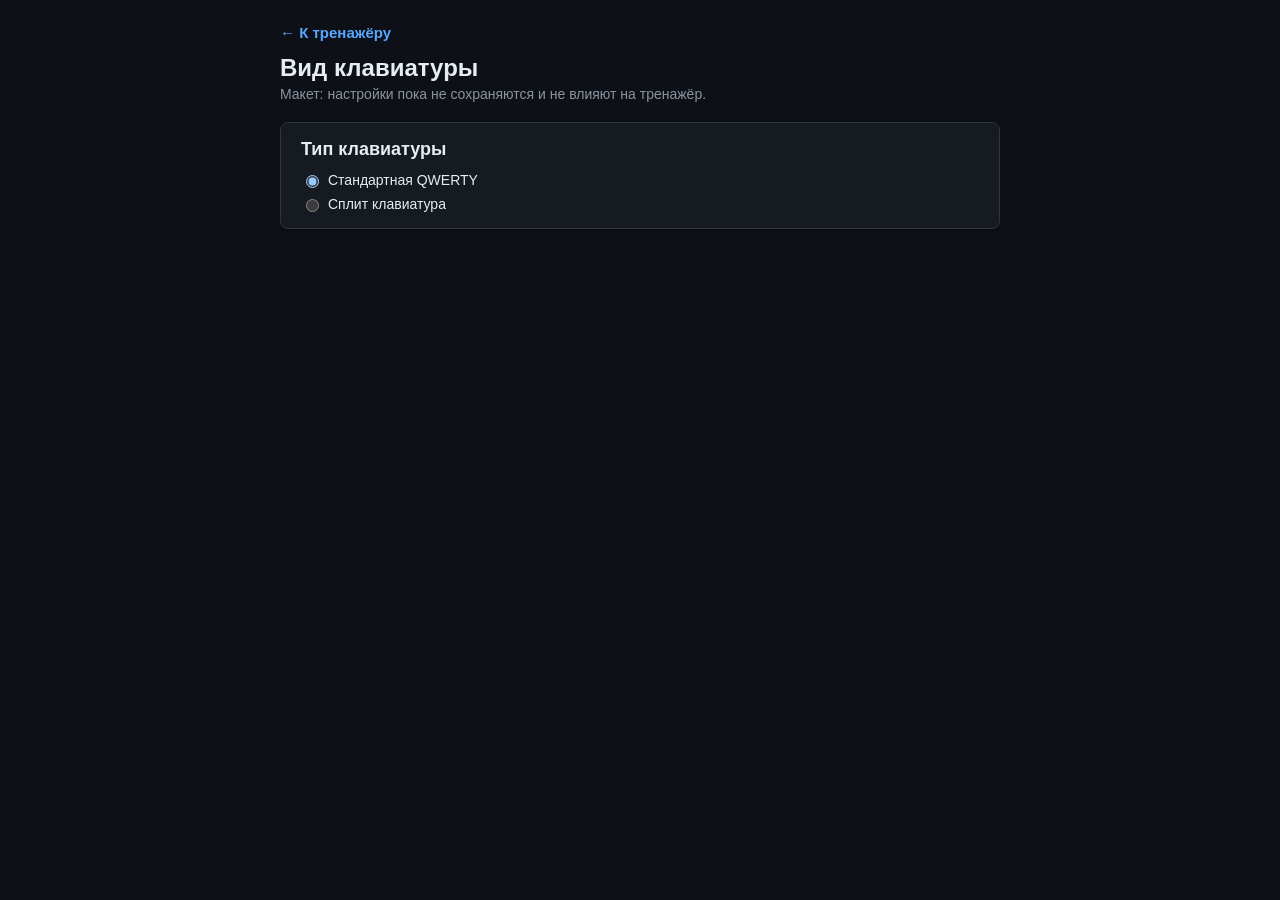
==== key_settings.html @ a1f678c7 "Добавлено отображение клавиатуры" ====
<!DOCTYPE html>
<html lang="ru">
<head>
<meta charset="UTF-8">
<meta name="viewport" content="width=device-width, initial-scale=1">
<script>
  // Та же тема, что и на странице тренажёра (переключатель — там). Применяем до
  // отрисовки, чтобы не было мигания тёмной темой перед светлой.
  (function () {
    try {
      if (localStorage.getItem('jmak-theme') === 'light') {
        document.documentElement.setAttribute('data-theme', 'light');
      }
    } catch (e) {}
  })();
</script>
<title>Жмяк — вид клавиатуры</title>
<link rel="stylesheet" href="style.css">
</head>
<body>

<div class="page">
  <header class="page-header">
    <a class="nav-link" href="index.html">← К тренажёру</a>
    <h1>Вид клавиатуры</h1>
    <p class="page-note">Макет: настройки пока не сохраняются и не влияют на тренажёр.</p>
  </header>

  <section class="card">
    <h2>Тип клавиатуры</h2>
    <label class="radio"><input type="radio" name="kbType" value="standard" checked><span>Стандартная QWERTY</span></label>
    <label class="radio"><input type="radio" name="kbType" value="split"><span>Сплит клавиатура</span></label>
  </section>

  <div class="split-halves" id="splitBlock" hidden>
    <section class="card">
      <h3>Левая половина</h3>
      <div class="slider">
        <div class="slider-head"><span>Количество клавиш по горизонтали</span><b id="leftColsVal">6</b></div>
        <input type="range" id="leftCols" min="5" max="10" step="1" value="6" data-label="leftColsVal">
      </div>
      <div class="slider">
        <div class="slider-head"><span>Количество клавиш по вертикали (без дополнительных)</span><b id="leftRowsVal">3</b></div>
        <input type="range" id="leftRows" min="0" max="5" step="1" value="3" data-label="leftRowsVal">
      </div>
    </section>

    <section class="card">
      <h3>Правая половина</h3>
      <div class="slider">
        <div class="slider-head"><span>Количество клавиш по горизонтали</span><b id="rightColsVal">6</b></div>
        <input type="range" id="rightCols" min="5" max="10" step="1" value="6" data-label="rightColsVal">
      </div>
      <div class="slider">
        <div class="slider-head"><span>Количество клавиш по вертикали (без дополнительных)</span><b id="rightRowsVal">3</b></div>
        <input type="range" id="rightRows" min="0" max="5" step="1" value="3" data-label="rightRowsVal">
      </div>
    </section>
  </div>
</div>

<script src="key_settings.js"></script>
</body>
</html>
---- style.css ----
* {
  box-sizing: border-box;
}

/* ==================== ЦВЕТОВЫЕ ПЕРЕМЕННЫЕ ==================== */
/* Тёмная тема — значения по умолчанию */
:root {
  color-scheme: dark;

  --bg-app: #0d1117;
  --bg-main: #0d1117;
  --bg-panel: #161b22;
  --bg-subtle: #21262d;
  --bg-hover: #1c2128;
  --bg-disabled: #30363d;

  --border-color: #30363d;
  --border-soft: #21262d;

  --text-primary: #e6edf3;
  --text-secondary: #8b949e;
  --text-tertiary: #6e7681;

  --accent: #58a6ff;
  --accent-hover: #79c0ff;
  --accent-bg: rgba(56, 139, 253, 0.15);
  --accent-ring: rgba(88, 166, 255, 0.35);

  --success: #3fb950;
  --success-border: #2ea043;
  --success-bg: rgba(46, 160, 67, 0.15);
  --success-ring: rgba(46, 160, 67, 0.3);

  --error: #f85149;
  --error-bg: rgba(248, 81, 73, 0.15);
  --error-ring: rgba(248, 81, 73, 0.3);

  --warning: #d29922;
  --warning-bg: rgba(210, 153, 34, 0.12);

  --shadow-sm: 0 1px 3px rgba(0, 0, 0, 0.4);
  --shadow-panel: 2px 0 5px rgba(0, 0, 0, 0.3);

  --scrollbar-track: #161b22;
  --scrollbar-thumb: #30363d;
  --scrollbar-thumb-hover: #484f58;
}

/* Светлая тема — включается переключателем внизу настроек */
:root[data-theme="light"] {
  color-scheme: light;

  --bg-app: #f5f7fa;
  --bg-main: #f9fafb;
  --bg-panel: #ffffff;
  --bg-subtle: #f6f8fa;
  --bg-hover: #f3f6f9;
  --bg-disabled: #8c959f;

  --border-color: #d0d7de;
  --border-soft: #eaeef2;

  --text-primary: #24292f;
  --text-secondary: #57606a;
  --text-tertiary: #8c959f;

  --accent: #0969da;
  --accent-hover: #0757b8;
  --accent-bg: #ddf4ff;
  --accent-ring: rgba(9, 105, 218, 0.3);

  --success: #1a7f37;
  --success-border: #2da44e;
  --success-bg: #dafbe1;
  --success-ring: rgba(45, 164, 78, 0.2);

  --error: #cf222e;
  --error-bg: #ffebe9;
  --error-ring: rgba(207, 34, 46, 0.2);

  --warning: #9a6700;
  --warning-bg: #fff8c5;

  --shadow-sm: 0 1px 3px rgba(0, 0, 0, 0.04);
  --shadow-panel: 2px 0 5px rgba(0, 0, 0, 0.05);

  --scrollbar-track: #f1f1f1;
  --scrollbar-thumb: #c1c1c1;
  --scrollbar-thumb-hover: #a8a8a8;
}

body {
  margin: 0;
  font-family: 'Segoe UI', Roboto, Arial, sans-serif;
  background: var(--bg-app);
  color: var(--text-primary);
  transition: background-color 0.2s ease, color 0.2s ease;
}

.app {
  display: flex;
  height: 100vh;
  overflow: hidden;
}

.panel {
  padding: 20px;
  overflow-y: auto;
  transition: background-color 0.2s ease, color 0.2s ease, border-color 0.2s ease;
}

.settings {
  width: 320px;
  background: var(--bg-panel);
  border-right: 1px solid var(--border-color);
  flex-shrink: 0;
  box-shadow: var(--shadow-panel);
  display: flex;
  flex-direction: column;
}

.panel-title {
  margin-top: 0;
  font-size: 20px;
  border-bottom: 2px solid var(--border-soft);
  padding-bottom: 10px;
}

.check {
  display: flex;
  align-items: center;
  gap: 8px;
  margin: 12px 0;
  font-size: 15px;
  cursor: pointer;
}

.check input[type="checkbox"] {
  width: 18px;
  height: 18px;
  cursor: pointer;
}

.radio-group {
  display: flex;
  flex-direction: column;
  gap: 6px;
  margin: 8px 0 8px 26px;
  transition: opacity 0.2s;
}

.radio {
  display: flex;
  align-items: center;
  gap: 6px;
  font-size: 14px;
  cursor: pointer;
}

.radio input[type="radio"] {
  cursor: pointer;
}

.slider {
  margin: 18px 0;
}

.slider-head {
  display: flex;
  justify-content: space-between;
  font-size: 14px;
  margin-bottom: 6px;
}

.slider-head b {
  color: var(--accent);
}

input[type="range"] {
  width: 100%;
  cursor: pointer;
}

.apply {
  width: 100%;
  padding: 12px;
  background: var(--accent);
  color: white;
  border: 3px solid transparent;
  border-radius: 6px;
  font-size: 16px;
  font-weight: 600;
  cursor: pointer;
  margin-top: 10px;
  transition: background 0.2s, border-color 0.2s, box-shadow 0.2s;
}

.apply:hover {
  background: var(--accent-hover);
}

.apply:disabled {
  background: var(--bg-disabled);
  cursor: not-allowed;
}

.abort {
  align-self: center;
  padding: 8px 24px;
  background: var(--bg-panel);
  color: var(--error);
  border: 2px solid var(--error);
  border-radius: 6px;
  font-size: 15px;
  font-weight: 600;
  cursor: pointer;
  transition: background-color 0.2s ease;
}

.abort:hover {
  background: var(--error-bg);
}

.abort[hidden] {
  display: none;
}

/* Красная обводка, когда настройки изменены, но не применены */
.apply.changed {
  border-color: var(--error);
  box-shadow: 0 0 0 3px var(--error-ring);
}

.apply.changed:hover {
  background: var(--accent);
}

/* ----- Низ панели настроек: ссылка на вид клавиатуры и переключатель темы ----- */
/* Один margin-top:auto на весь блок — два auto поделили бы свободное место пополам */
.settings-footer {
  margin-top: auto;
  padding-top: 16px;
}

.nav-link {
  display: inline-block;
  color: var(--accent);
  font-size: 15px;
  font-weight: 600;
  text-decoration: none;
}

.nav-link:hover {
  text-decoration: underline;
}

.nav-link:focus-visible {
  outline: 2px solid var(--accent);
  outline-offset: 2px;
  border-radius: 2px;
}

.settings-footer .nav-link {
  margin-bottom: 16px;
}

/* ----- Переключатель темы ----- */
.theme-toggle {
  padding-top: 16px;
  border-top: 1px solid var(--border-soft);
  display: flex;
  align-items: center;
  justify-content: space-between;
  font-size: 15px;
}

.switch {
  position: relative;
  display: inline-block;
  width: 44px;
  height: 24px;
  flex-shrink: 0;
}

.switch input {
  position: absolute;
  opacity: 0;
  width: 100%;
  height: 100%;
  margin: 0;
  cursor: pointer;
}

.switch-track {
  position: absolute;
  inset: 0;
  background: var(--bg-disabled);
  border-radius: 999px;
  transition: background-color 0.2s ease;
}

/* Ползунок переключателя: смещается слева направо при включении */
.switch-track::before {
  content: "";
  position: absolute;
  top: 3px;
  left: 3px;
  width: 18px;
  height: 18px;
  border-radius: 50%;
  background: #ffffff;
  box-shadow: 0 1px 2px rgba(0, 0, 0, 0.4);
  transition: transform 0.2s ease;
}

.switch input:checked + .switch-track {
  background: var(--accent);
}

.switch input:checked + .switch-track::before {
  transform: translateX(20px);
}

.switch input:focus-visible + .switch-track {
  outline: 2px solid var(--accent);
  outline-offset: 2px;
}

/* ===== ПРАВЫЙ БЛОК ===== */
.jmyak {
  flex: 1;
  display: flex;
  flex-direction: column;
  gap: 15px;
  background: var(--bg-main);
  overflow-y: auto;
  /* Место под скроллбар зарезервировано: иначе его появление меняло бы ширину,
     а с ней и размер клавиатуры (он считается от ширины контейнера) */
  scrollbar-gutter: stable;
}

.jmyak > * {
  flex-shrink: 0;
}

/* ----- Информация ----- */
.info {
  background: var(--bg-panel);
  border: 1px solid var(--border-color);
  border-radius: 8px;
  box-shadow: var(--shadow-sm);
}

.info summary {
  padding: 12px 16px;
  cursor: pointer;
  font-weight: 600;
  user-select: none;
}

.info summary:focus-visible {
  outline: 2px solid var(--accent);
  outline-offset: -2px;
}

.info summary:hover {
  background: var(--bg-hover);
}

.info-body {
  padding: 0 16px 16px;
  font-size: 14px;
  line-height: 1.5;
  color: var(--text-primary);
}

.info-body ul {
  margin: 8px 0;
  padding-left: 20px;
}

/* ----- Статус, клавиша, прогресс и т.д. ----- */
.status {
  font-size: 26px;
  font-weight: 700;
  text-align: center;
  padding: 20px 10px;
  color: var(--text-primary);
  min-height: 80px;
  display: flex;
  align-items: center;
  justify-content: center;
  background: var(--bg-panel);
  border: 1px solid var(--border-color);
  border-radius: 8px;
  box-shadow: var(--shadow-sm);
}

/* Целевая клавиша в подсказке «Жми …» — крупнее, цветом и подчёркиванием */
.target-key {
  font-size: 1.4em;
  color: var(--accent);
  text-decoration: underline;
  text-decoration-thickness: 3px;
  text-underline-offset: 4px;
  vertical-align: middle;
}

/* ----- Экранная клавиатура ----- */
/* Обёртка — контейнер для расчёта размера клавиши (единицы cqw). Это обычный
   растянутый блок: с fit-content или align-self:center контейнер с inline-size
   схлопнулся бы в 0 */
.keyboard-wrap {
  container-type: inline-size;
}

.keyboard {
  /* u — размер ячейки клавиши: не больше 46px и так, чтобы клавиатура влезла по ширине.
     --kb-cols / --kb-rows (размер раскладки в клавишах) задаёт keyboard.js */
  --u: min(46px, 100cqw / var(--kb-cols, 15));
  --gap: calc(var(--u) * 0.1);
  position: relative;
  margin: 0 auto;
  width: calc(var(--kb-cols, 15) * var(--u));
  height: calc(var(--kb-rows, 5) * var(--u));
  font-family: ui-monospace, 'Cascadia Mono', Consolas, 'Courier New', monospace;
  font-size: calc(var(--u) * 0.36);
  font-weight: 700;
  user-select: none;
}

/* Каждая клавиша занимает w×h ячеек, видимая часть отступает на половину зазора
   с каждой стороны — так ряды совпадают по краям при любом числе клавиш */
.kb-key {
  position: absolute;
  left: calc(var(--x) * var(--u) + var(--gap) / 2);
  top: calc(var(--y) * var(--u) + var(--gap) / 2);
  width: calc(var(--w) * var(--u) - var(--gap));
  height: calc(var(--h) * var(--u) - var(--gap));
  display: flex;
  align-items: center;
  justify-content: center;
  border: 2px solid var(--border-color);
  border-radius: 4px;
  background: var(--bg-panel);
  color: var(--text-tertiary);
  line-height: 1;
  transition: color 0.25s ease, border-color 0.25s ease, background-color 0.25s ease, box-shadow 0.25s ease;
}

/* Именованные клавиши (Tab, Shift, Esc, F1…) — мельче */
.kb-key.kb-named {
  font-size: calc(var(--u) * 0.24);
  font-weight: 600;
}

/* Символ с Shift — в левом верхнем углу, кириллица в режиме «Все» — в правом нижнем */
.kb-shift,
.kb-alt {
  position: absolute;
  font-size: calc(var(--u) * 0.24);
}

.kb-shift {
  top: 3px;
  left: 4px;
}

.kb-alt {
  right: 4px;
  bottom: 3px;
}

/* Засечки на F и J (А и О) */
.kb-bump .kb-main {
  text-decoration: underline;
  text-decoration-thickness: 2px;
  text-underline-offset: 0.2em;
}

/* Состояния: одинаковая специфичность, поэтому при нескольких классах
   побеждает правило, стоящее ниже */
.kb-key.kb-active {
  border-color: var(--accent);
  color: var(--accent);
}

.kb-key.kb-task {
  border-color: var(--warning);
  color: var(--warning);
  background: var(--warning-bg);
}

/* Вспышки загораются мгновенно (transition: none), а гаснут плавно — за счёт
   transition обычной клавиши. С плавным появлением 200 мс вспышка почти не видна */
.kb-key.kb-correct {
  border-color: var(--success);
  color: var(--success);
  background: var(--success-bg);
  box-shadow: 0 0 0 3px var(--success-ring);
  transition: none;
  z-index: 1;
}

.kb-key.kb-wrong {
  border-color: var(--error);
  color: var(--error);
  background: var(--error-bg);
  box-shadow: 0 0 0 3px var(--error-ring);
  transition: none;
  z-index: 1;
}

/* Строка под клавиатурой: время нажатия или ошибка */
.press-feedback {
  min-height: 26px; /* резервируем место, чтобы ниже ничего не «прыгало» */
  text-align: center;
  font-size: 18px;
  font-weight: 600;
  color: var(--text-secondary);
}

.press-feedback.ok {
  color: var(--success);
}

.press-feedback.bad {
  color: var(--error);
}

.progress {
  text-align: center;
  font-size: 15px;
  color: var(--text-secondary);
  font-weight: 500;
  min-height: 24px;
}

.results {
  overflow-x: auto;
  margin-top: 10px;
}

.results h3 {
  margin: 0 0 10px;
  font-size: 18px;
}

.results table {
  width: 100%;
  border-collapse: collapse;
  background: var(--bg-panel);
  border-radius: 8px;
  overflow: hidden;
  box-shadow: var(--shadow-sm);
}

.results th,
.results td {
  border: 1px solid var(--border-color);
  padding: 10px 12px;
  text-align: center;
  font-size: 14px;
}

.results th {
  background: var(--bg-subtle);
  font-weight: 600;
  color: var(--text-primary);
}

.results .event-correct {
  color: var(--success);
  font-weight: 600;
}

.results .event-wrong {
  color: var(--error);
  font-weight: 600;
}

/* ==================== СТРАНИЦА «ВИД КЛАВИАТУРЫ» (key_settings.html) ==================== */
.page {
  max-width: 760px;
  margin: 0 auto;
  padding: 24px 20px 40px;
}

.page-header {
  margin-bottom: 20px;
}

.page-header h1 {
  margin: 12px 0 4px;
  font-size: 24px;
}

.page-note {
  margin: 0;
  font-size: 14px;
  color: var(--text-secondary);
}

.card {
  background: var(--bg-panel);
  border: 1px solid var(--border-color);
  border-radius: 8px;
  box-shadow: var(--shadow-sm);
  padding: 16px 20px;
  margin-bottom: 16px;
}

.card h2 {
  margin: 0 0 12px;
  font-size: 18px;
}

.card h3 {
  margin: 0 0 4px;
  font-size: 16px;
}

.card .radio + .radio {
  margin-top: 8px;
}

.split-halves {
  display: grid;
  grid-template-columns: 1fr 1fr;
  gap: 16px;
}

/* display:grid иначе перебил бы атрибут hidden */
.split-halves[hidden] {
  display: none;
}

.split-halves .card {
  margin-bottom: 0;
}

@media (max-width: 600px) {
  .split-halves {
    grid-template-columns: 1fr;
  }
}

/* Scrollbar styling */
::-webkit-scrollbar {
  width: 8px;
}
::-webkit-scrollbar-track {
  background: var(--scrollbar-track);
}
::-webkit-scrollbar-thumb {
  background: var(--scrollbar-thumb);
  border-radius: 4px;
}
::-webkit-scrollbar-thumb:hover {
  background: var(--scrollbar-thumb-hover);
}
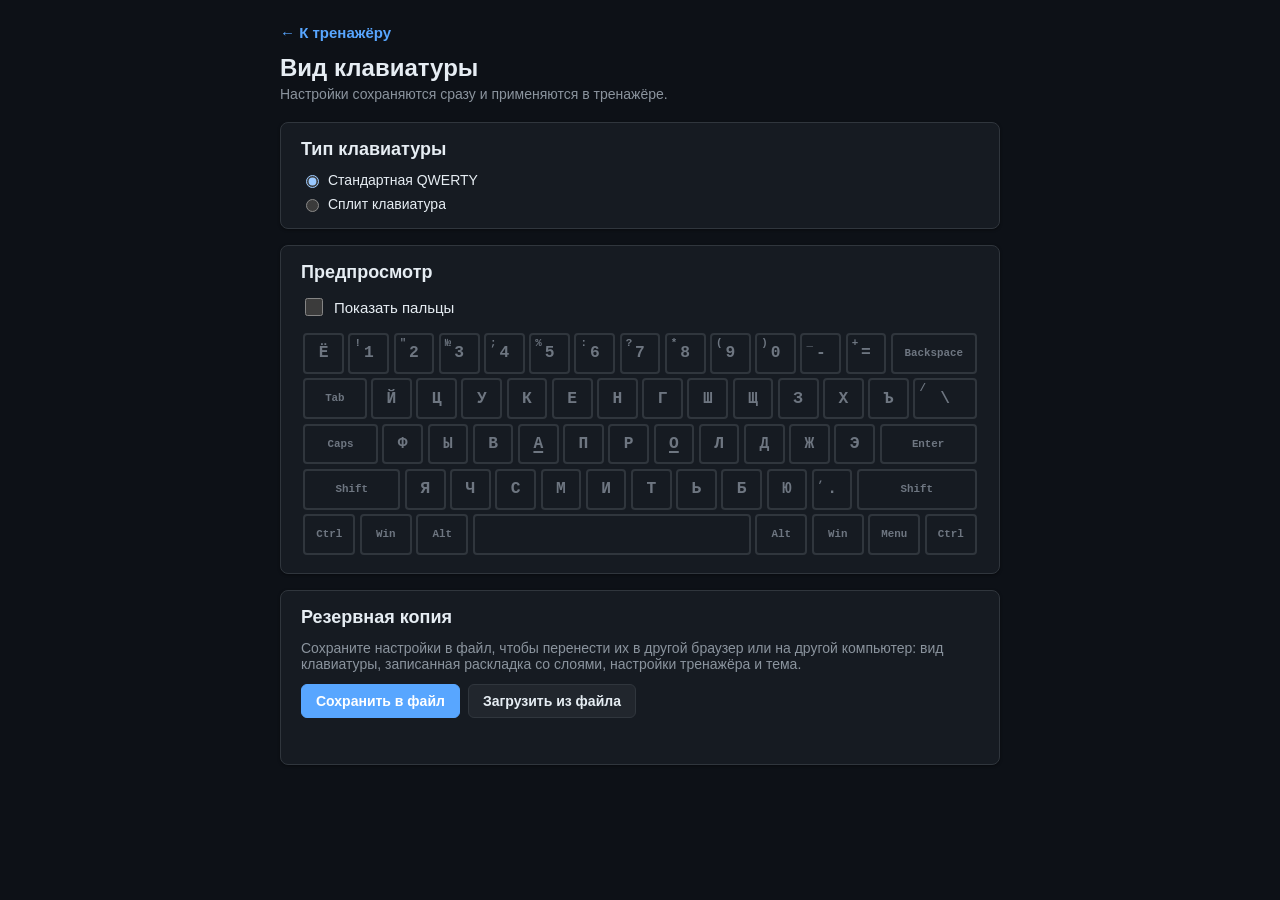
==== commit badbe6aa: "Добавлены настройки для сплит клавиатур" ====
--- a/key_settings.html
+++ b/key_settings.html
@@ -23,7 +23,10 @@
   <header class="page-header">
     <a class="nav-link" href="index.html">← К тренажёру</a>
     <h1>Вид клавиатуры</h1>
-    <p class="page-note">Макет: настройки пока не сохраняются и не влияют на тренажёр.</p>
+    <p class="page-note">
+      Настройки сохраняются сразу и применяются в тренажёре.
+      <span class="save-note" id="saveNote" aria-live="polite"></span>
+    </p>
   </header>
 
   <section class="card">
@@ -32,33 +35,135 @@
     <label class="radio"><input type="radio" name="kbType" value="split"><span>Сплит клавиатура</span></label>
   </section>
 
-  <div class="split-halves" id="splitBlock" hidden>
+  <div id="splitBlock" hidden>
     <section class="card">
-      <h3>Левая половина</h3>
-      <div class="slider">
-        <div class="slider-head"><span>Количество клавиш по горизонтали</span><b id="leftColsVal">6</b></div>
-        <input type="range" id="leftCols" min="5" max="10" step="1" value="6" data-label="leftColsVal">
+      <h2>Форма сплита</h2>
+      <div class="field-row">
+        <div class="field">
+          <label class="field-label" for="preset">Пресет</label>
+          <select class="select" id="preset">
+            <option value="">Своя форма</option>
+            <option value="corne">Corne (3×6 + 3)</option>
+            <option value="sweep">Ferris Sweep (3×5 + 2)</option>
+            <option value="iris">Iris (4×6 + 4)</option>
+            <option value="lily58">Lily58 / Sofle (4×6 + 5)</option>
+          </select>
+        </div>
+        <div class="field">
+          <label class="field-label" for="stagger">Смещение столбцов</label>
+          <select class="select" id="stagger">
+            <option value="none">Ровно (ортолинейная)</option>
+            <option value="moderate">Умеренное</option>
+            <option value="strong">Сильное</option>
+          </select>
+        </div>
       </div>
-      <div class="slider">
-        <div class="slider-head"><span>Количество клавиш по вертикали (без дополнительных)</span><b id="leftRowsVal">3</b></div>
-        <input type="range" id="leftRows" min="0" max="5" step="1" value="3" data-label="leftRowsVal">
-      </div>
+      <label class="check"><input type="checkbox" id="sameHalves" checked><span>Половины одинаковые</span></label>
     </section>
 
-    <section class="card">
-      <h3>Правая половина</h3>
-      <div class="slider">
-        <div class="slider-head"><span>Количество клавиш по горизонтали</span><b id="rightColsVal">6</b></div>
-        <input type="range" id="rightCols" min="5" max="10" step="1" value="6" data-label="rightColsVal">
+    <div class="split-halves">
+      <section class="card" id="leftCard">
+        <h3>Левая половина</h3>
+        <div class="slider">
+          <div class="slider-head"><span>Столбцы (6 — с внешним, 7 — ещё и с внутренним)</span><b id="leftColsVal">6</b></div>
+          <input type="range" id="leftCols" min="5" max="7" step="1" value="6" data-label="leftColsVal">
+        </div>
+        <div class="slider">
+          <div class="slider-head"><span>Ряды (4 — с рядом цифр)</span><b id="leftRowsVal">3</b></div>
+          <input type="range" id="leftRows" min="3" max="4" step="1" value="3" data-label="leftRowsVal">
+        </div>
+        <div class="slider">
+          <div class="slider-head"><span>Клавиши под большой палец</span><b id="leftThumbsVal">3</b></div>
+          <input type="range" id="leftThumbs" min="0" max="6" step="1" value="3" data-label="leftThumbsVal">
+        </div>
+      </section>
+
+      <section class="card" id="rightCard">
+        <h3>Правая половина</h3>
+        <div class="slider">
+          <div class="slider-head"><span>Столбцы (6 — с внешним, 7 — ещё и с внутренним)</span><b id="rightColsVal">6</b></div>
+          <input type="range" id="rightCols" min="5" max="7" step="1" value="6" data-label="rightColsVal">
+        </div>
+        <div class="slider">
+          <div class="slider-head"><span>Ряды (4 — с рядом цифр)</span><b id="rightRowsVal">3</b></div>
+          <input type="range" id="rightRows" min="3" max="4" step="1" value="3" data-label="rightRowsVal">
+        </div>
+        <div class="slider">
+          <div class="slider-head"><span>Клавиши под большой палец</span><b id="rightThumbsVal">3</b></div>
+          <input type="range" id="rightThumbs" min="0" max="6" step="1" value="3" data-label="rightThumbsVal">
+        </div>
+      </section>
+    </div>
+  </div>
+
+  <section class="card">
+    <h2 id="previewTitle">Предпросмотр</h2>
+    <div class="layer-tabs" id="layerTabs" hidden></div>
+    <label class="check"><input type="checkbox" id="showFingers"><span>Показать пальцы</span></label>
+    <div class="keyboard-wrap">
+      <div class="keyboard" id="preview" aria-hidden="true"></div>
+    </div>
+
+    <!-- Запись своей раскладки (только для сплита) -->
+    <div id="layoutTools" hidden>
+      <label class="check">
+        <input type="checkbox" id="separateSymbols">
+        <span>Цифры и спецсимволы на разных клавишах (Shift + цифра не даёт символ)</span>
+      </label>
+      <div class="btn-row">
+        <button type="button" class="btn btn-primary" id="learnBtn">Записать слой</button>
+        <button type="button" class="btn" id="addLayerBtn">+ Слой</button>
+        <button type="button" class="btn" id="renameLayerBtn">Переименовать слой</button>
+        <button type="button" class="btn" id="removeLayerBtn">Удалить слой</button>
+        <button type="button" class="btn" id="resetLayoutBtn">Сбросить раскладку</button>
       </div>
-      <div class="slider">
-        <div class="slider-head"><span>Количество клавиш по вертикали (без дополнительных)</span><b id="rightRowsVal">3</b></div>
-        <input type="range" id="rightRows" min="0" max="5" step="1" value="3" data-label="rightRowsVal">
+      <p class="page-note preview-note">
+        «Записать слой» по очереди подсвечивает клавиши схемы — нажимайте их на своей
+        клавиатуре, и тренажёр запомнит, что где находится. Чтобы перезаписать одну клавишу,
+        кликните по ней на схеме. Незаписанные клавиши основного слоя остаются как на обычной
+        QWERTY. Пунктирные клавиши ничем не заняты (на любом слое), бледные клавиши слоя —
+        такие же, как на основном. С флажком «Цифры и спецсимволы на разных клавишах» символ
+        вроде «)» ищется только там, где он записан, — запишите свой слой символов.
+      </p>
+    </div>
+
+    <div class="wizard" id="wizard" hidden>
+      <div class="wizard-title" id="wizardTitle"></div>
+      <div class="wizard-text" id="wizardText"></div>
+      <div class="wizard-last" id="wizardLast" aria-live="polite"></div>
+      <div class="btn-row">
+        <button type="button" class="btn" id="wzBack">← Назад</button>
+        <button type="button" class="btn" id="wzSame">Как на основном</button>
+        <button type="button" class="btn" id="wzEmpty">Пусто</button>
+        <select class="select wizard-select" id="wzLayer" aria-label="Клавиша включает слой"></select>
+        <button type="button" class="btn btn-primary" id="wzDone">Готово</button>
       </div>
-    </section>
-  </div>
+    </div>
+
+    <p class="page-note preview-note" id="splitNote" hidden>
+      На основном слое в углах клавиш мелко видно, что на них на слоях 1 и 2. В тренажёре,
+      если символ лежит на другом слое, подсказка назовёт слой («Жми (Символы)»),
+      клавиатура сама его покажет, а клавиша слоя будет обведена — дайте слоям понятные
+      названия.
+    </p>
+  </section>
+
+  <section class="card">
+    <h2>Резервная копия</h2>
+    <p class="page-note">
+      Сохраните настройки в файл, чтобы перенести их в другой браузер или на другой компьютер:
+      вид клавиатуры, записанная раскладка со слоями, настройки тренажёра и тема.
+    </p>
+    <div class="btn-row">
+      <button type="button" class="btn btn-primary" id="exportBtn">Сохранить в файл</button>
+      <button type="button" class="btn" id="importBtn">Загрузить из файла</button>
+      <input type="file" id="importFile" accept=".json,application/json" hidden>
+    </div>
+    <p class="page-note backup-status" id="backupStatus" aria-live="polite"></p>
+  </section>
 </div>
 
+<script src="keyboard.js"></script>
 <script src="key_settings.js"></script>
 </body>
 </html>
--- a/style.css
+++ b/style.css
@@ -38,6 +38,26 @@
   --warning: #d29922;
   --warning-bg: rgba(210, 153, 34, 0.12);
 
+  --hand-left: #a371f7;
+  --hand-right: #39c5bb;
+
+  --finger-left-pinky: #f778ba;
+  --finger-left-ring: #f0883e;
+  --finger-left-middle: #e3b341;
+  --finger-left-index: #56d364;
+  --finger-right-index: #39c5bb;
+  --finger-right-middle: #58a6ff;
+  --finger-right-ring: #a371f7;
+  --finger-right-pinky: #db61a2;
+  --finger-thumb: #8b949e;
+
+  /* Цвета слоёв записанной раскладки сплита (клавиши слоёв, угловые подписи) */
+  --layer-1: #a371f7;
+  --layer-2: #f0883e;
+  --layer-3: #39c5bb;
+  --layer-4: #f778ba;
+  --layer-5: #e3b341;
+
   --shadow-sm: 0 1px 3px rgba(0, 0, 0, 0.4);
   --shadow-panel: 2px 0 5px rgba(0, 0, 0, 0.3);
 
@@ -80,6 +100,25 @@
 
   --warning: #9a6700;
   --warning-bg: #fff8c5;
+
+  --hand-left: #8250df;
+  --hand-right: #0f8a80;
+
+  --finger-left-pinky: #bf3989;
+  --finger-left-ring: #bc4c00;
+  --finger-left-middle: #9a6700;
+  --finger-left-index: #1a7f37;
+  --finger-right-index: #0f8a80;
+  --finger-right-middle: #0969da;
+  --finger-right-ring: #8250df;
+  --finger-right-pinky: #a0369a;
+  --finger-thumb: #6e7781;
+
+  --layer-1: #8250df;
+  --layer-2: #bc4c00;
+  --layer-3: #0f8a80;
+  --layer-4: #bf3989;
+  --layer-5: #9a6700;
 
   --shadow-sm: 0 1px 3px rgba(0, 0, 0, 0.04);
   --shadow-panel: 2px 0 5px rgba(0, 0, 0, 0.05);
@@ -141,14 +180,41 @@
   cursor: pointer;
 }
 
-.radio-group {
-  display: flex;
-  flex-direction: column;
-  gap: 6px;
-  margin: 8px 0 8px 26px;
-  transition: opacity 0.2s;
-}
-
+/* ----- Поле с заголовком и выпадающим списком (набор букв) ----- */
+.field {
+  margin: 12px 0 16px;
+}
+
+.field-label {
+  display: block;
+  margin-bottom: 6px;
+  font-size: 15px;
+  font-weight: 600;
+}
+
+.select {
+  width: 100%;
+  padding: 8px 10px;
+  font: inherit;
+  font-size: 15px;
+  color: var(--text-primary);
+  background-color: var(--bg-subtle);
+  border: 1px solid var(--border-color);
+  border-radius: 6px;
+  cursor: pointer;
+  transition: border-color 0.2s ease;
+}
+
+.select:hover {
+  border-color: var(--text-tertiary);
+}
+
+.select:focus-visible {
+  outline: 2px solid var(--accent);
+  outline-offset: 1px;
+}
+
+/* Радиокнопки (страница «Вид клавиатуры») */
 .radio {
   display: flex;
   align-items: center;
@@ -179,6 +245,56 @@
 input[type="range"] {
   width: 100%;
   cursor: pointer;
+}
+
+/* Неактивный ползунок («Количество циклов» при «Весь набор») */
+.slider.disabled {
+  opacity: 0.5;
+}
+
+input[type="range"]:disabled {
+  cursor: not-allowed;
+}
+
+/* Линия между наборами символов и остальными настройками — как над «Тёмная тема».
+   Панель настроек — flex-колонка, отступы не схлопываются: вместе с 7px у соседних
+   флажков с каждой стороны линии получается 11px, почти как у переключателя темы */
+.settings-divider {
+  margin: 4px 0;
+  border-top: 1px solid var(--border-soft);
+}
+
+/* ----- Компактные отступы в панели настроек тренажёра: все пункты помещаются по высоте
+   на экране 1920×1080 (в окне браузера это около 920–950px). Те же элементы на странице
+   «Вид клавиатуры» сохраняют обычные отступы ----- */
+.settings .panel-title {
+  margin-bottom: 10px;
+  padding-bottom: 8px;
+}
+
+.settings .check {
+  margin: 7px 0;
+}
+
+.settings .field {
+  margin: 8px 0 10px;
+}
+
+.settings .field-label {
+  margin-bottom: 4px;
+}
+
+.settings .select {
+  padding: 6px 10px;
+}
+
+.settings .slider {
+  margin: 10px 0;
+}
+
+.settings .apply {
+  margin-top: 8px;
+  padding: 10px;
 }
 
 .apply {
@@ -221,8 +337,11 @@
   background: var(--error-bg);
 }
 
+/* Скрытая кнопка не убирается из раскладки, а становится невидимой: место под ней
+   зарезервировано, поэтому клавиатура не сдвигается при старте и остановке задания */
 .abort[hidden] {
-  display: none;
+  display: block;
+  visibility: hidden;
 }
 
 /* Красная обводка, когда настройки изменены, но не применены */
@@ -239,7 +358,7 @@
 /* Один margin-top:auto на весь блок — два auto поделили бы свободное место пополам */
 .settings-footer {
   margin-top: auto;
-  padding-top: 16px;
+  padding-top: 12px;
 }
 
 .nav-link {
@@ -261,12 +380,12 @@
 }
 
 .settings-footer .nav-link {
-  margin-bottom: 16px;
+  margin-bottom: 12px;
 }
 
 /* ----- Переключатель темы ----- */
 .theme-toggle {
-  padding-top: 16px;
+  padding-top: 12px;
   border-top: 1px solid var(--border-soft);
   display: flex;
   align-items: center;
@@ -380,30 +499,47 @@
 }
 
 /* ----- Статус, клавиша, прогресс и т.д. ----- */
+/* Две строки: текст («Для начала нажмите…», «Жми (Eng)») и место под символ.
+   У обеих строк явная высота строки, вторая держит высоту и пустой — блок
+   одинаковый во всех состояниях и не сдвигает клавиатуру */
 .status {
-  font-size: 26px;
   font-weight: 700;
   text-align: center;
-  padding: 20px 10px;
+  padding: 16px 10px;
   color: var(--text-primary);
-  min-height: 80px;
   display: flex;
+  flex-direction: column;
   align-items: center;
   justify-content: center;
+  gap: 4px;
   background: var(--bg-panel);
   border: 1px solid var(--border-color);
   border-radius: 8px;
   box-shadow: var(--shadow-sm);
 }
 
-/* Целевая клавиша в подсказке «Жми …» — крупнее, цветом и подчёркиванием */
-.target-key {
-  font-size: 1.4em;
+.status-text {
+  font-size: 26px;
+  line-height: 1.3;
+}
+
+.status-key {
+  font-size: 44px;
+  line-height: 1.2;
+  min-height: 1.2em;
+}
+
+/* Символ, который нужно нажать, — цветом и подчёркиванием */
+.status-key.target {
   color: var(--accent);
   text-decoration: underline;
   text-decoration-thickness: 3px;
-  text-underline-offset: 4px;
-  vertical-align: middle;
+  text-underline-offset: 6px;
+}
+
+/* Цифра отсчёта на месте будущего символа — приглушённая, чтобы не спутать с заданием */
+.status-key.countdown {
+  color: var(--text-secondary);
 }
 
 /* ----- Экранная клавиатура ----- */
@@ -454,6 +590,79 @@
   font-weight: 600;
 }
 
+/* Клавиша сплита, которой пока ничего не назначено (до «запоминания» раскладки) */
+.kb-key.kb-empty {
+  border-style: dashed;
+}
+
+/* Слои записанной раскладки. Клавиша слоя получает цвет своего слоя (--lc):
+   переключатель («L1») подписан этим цветом, у tap-hold клавиши — номер слоя в углу */
+.kb-lc-1 { --lc: var(--layer-1); }
+.kb-lc-2 { --lc: var(--layer-2); }
+.kb-lc-3 { --lc: var(--layer-3); }
+.kb-lc-4 { --lc: var(--layer-4); }
+.kb-lc-5 { --lc: var(--layer-5); }
+
+.kb-key.kb-layer-only {
+  color: var(--lc);
+}
+
+.kb-layer-badge {
+  position: absolute;
+  left: 4px;
+  bottom: 3px;
+  font-size: calc(var(--u) * 0.2);
+  color: var(--lc);
+}
+
+/* Угловые подписи на основном слое: что на этой клавише на слоях 1 и 2 */
+.kb-legend {
+  position: absolute;
+  font-size: calc(var(--u) * 0.22);
+  font-weight: 700;
+}
+
+.kb-legend-1 {
+  top: 3px;
+  right: 4px;
+  color: var(--layer-1);
+}
+
+.kb-legend-2 {
+  left: 4px;
+  bottom: 3px;
+  color: var(--layer-2);
+}
+
+/* На показанном слое клавиша такая же, как на основном, — подпись бледная */
+.kb-key.kb-transparent > span {
+  opacity: 0.35;
+}
+
+/* Клавиша основного слоя, которая включает показанный слой (в задании — слой символа) */
+.kb-key.kb-layer-target {
+  border-color: var(--lc);
+  box-shadow: 0 0 0 2px var(--lc);
+}
+
+/* Клавиши предпросмотра на странице «Вид клавиатуры» кликабельны (запись одной клавиши) */
+.keyboard.editable .kb-key {
+  cursor: pointer;
+}
+
+.keyboard.editable .kb-key:hover {
+  border-color: var(--text-secondary);
+}
+
+/* Клавиша, которую сейчас записываем */
+.kb-key.kb-current,
+.keyboard.editable .kb-key.kb-current:hover {
+  border-color: var(--accent);
+  background: var(--accent-bg);
+  box-shadow: 0 0 0 3px var(--accent-ring);
+  z-index: 1;
+}
+
 /* Символ с Shift — в левом верхнем углу, кириллица в режиме «Все» — в правом нижнем */
 .kb-shift,
 .kb-alt {
@@ -478,6 +687,42 @@
   text-underline-offset: 0.2em;
 }
 
+/* Зоны рук («Отображение для рук»): короткая черта у нижнего края клавиши.
+   Цвет пальца (--finger-color) у клавиши есть всегда; режим на контейнере
+   (kb-hands-halves / kb-hands-fingers) задаёт цвет черты --hand-color по руке или
+   пальцу, а рисует черту одно общее правило ниже. При «Откл» класса режима нет —
+   черт нет (кроме подсказки, где нажимать: она показывает палец) */
+.kb-hand-left-pinky   { --finger-color: var(--finger-left-pinky); }
+.kb-hand-left-ring    { --finger-color: var(--finger-left-ring); }
+.kb-hand-left-middle  { --finger-color: var(--finger-left-middle); }
+.kb-hand-left-index   { --finger-color: var(--finger-left-index); }
+.kb-hand-right-index  { --finger-color: var(--finger-right-index); }
+.kb-hand-right-middle { --finger-color: var(--finger-right-middle); }
+.kb-hand-right-ring   { --finger-color: var(--finger-right-ring); }
+.kb-hand-right-pinky  { --finger-color: var(--finger-right-pinky); }
+.kb-hand-thumb        { --finger-color: var(--finger-thumb); }
+
+.keyboard.kb-hands-halves .kb-hand-left  { --hand-color: var(--hand-left); }
+.keyboard.kb-hands-halves .kb-hand-right { --hand-color: var(--hand-right); }
+.keyboard.kb-hands-fingers .kb-key       { --hand-color: var(--finger-color); }
+
+/* Ширина задана в u, а не в процентах — на широких клавишах черта не растягивается.
+   Черта ниже подписи в правом нижнем углу (кириллица в режиме «Все») и подальше
+   от засечки на А/О. У клавиши без цвета (пробел в режиме половин) черта прозрачная */
+.keyboard.kb-hands-halves .kb-key::after,
+.keyboard.kb-hands-fingers .kb-key::after,
+.kb-key.kb-hint::after {
+  content: '';
+  position: absolute;
+  left: 50%;
+  bottom: calc(var(--u) * 0.03);
+  width: calc(var(--u) * 0.36);
+  height: max(2px, calc(var(--u) * 0.06));
+  transform: translateX(-50%);
+  border-radius: 2px;
+  background: var(--hand-color, transparent);
+}
+
 /* Состояния: одинаковая специфичность, поэтому при нескольких классах
    побеждает правило, стоящее ниже */
 .kb-key.kb-active {
@@ -489,6 +734,34 @@
   border-color: var(--warning);
   color: var(--warning);
   background: var(--warning-bg);
+}
+
+/* «Подсказка, где нажимать»: целевая клавиша и черта её пальца (цвет пальца) */
+.kb-key.kb-hint {
+  --hand-color: var(--finger-color);
+  border-color: var(--accent);
+  color: var(--text-primary);
+  background: var(--accent-bg);
+  box-shadow: 0 0 0 3px var(--accent-ring);
+  z-index: 1;
+}
+
+/* «Скрыть подписи клавиш»: пустые кейкапы — видна только форма клавиатуры.
+   Засечки на А/О остаются — черточкой, как на настоящих клавишах */
+.keyboard.kb-blind .kb-key > span {
+  visibility: hidden;
+}
+
+.keyboard.kb-blind .kb-bump::before {
+  content: '';
+  position: absolute;
+  left: 50%;
+  bottom: 30%;
+  width: calc(var(--u) * 0.24);
+  height: 2px;
+  transform: translateX(-50%);
+  border-radius: 1px;
+  background: currentColor;
 }
 
 /* Вспышки загораются мгновенно (transition: none), а гаснут плавно — за счёт
@@ -546,6 +819,41 @@
   font-size: 18px;
 }
 
+/* «Ошибки при нажатии» — карточка в стиле блока «Информация и советы» */
+.mistakes {
+  margin-bottom: 15px;
+  padding: 14px 16px;
+  background: var(--bg-panel);
+  border: 1px solid var(--border-color);
+  border-radius: 8px;
+  box-shadow: var(--shadow-sm);
+}
+
+.mistakes p {
+  margin: 0;
+  font-size: 15px;
+  line-height: 1.5;
+}
+
+.mistakes-key {
+  color: var(--error);
+}
+
+.mistakes .mistakes-none {
+  color: var(--success);
+  font-weight: 600;
+}
+
+.mistakes .btn {
+  margin-top: 12px;
+}
+
+/* «Подробные результаты» — свёрнутый блок (классы .info дают вид как у «Информации и советов») */
+.results-details .results-body {
+  padding: 0 16px 16px;
+  overflow-x: auto;
+}
+
 .results table {
   width: 100%;
   border-collapse: collapse;
@@ -628,19 +936,200 @@
   display: grid;
   grid-template-columns: 1fr 1fr;
   gap: 16px;
-}
-
-/* display:grid иначе перебил бы атрибут hidden */
-.split-halves[hidden] {
-  display: none;
+  margin-bottom: 16px;
 }
 
 .split-halves .card {
   margin-bottom: 0;
 }
 
+/* Правая половина при «Половины одинаковые» — повторяет левую, ползунки неактивны */
+.card.disabled {
+  opacity: 0.5;
+}
+
+/* Два поля со списками в одну строку (пресет и смещение столбцов) */
+.field-row {
+  display: grid;
+  grid-template-columns: 1fr 1fr;
+  gap: 16px;
+}
+
+.field-row .field {
+  margin: 0 0 4px;
+}
+
+/* Отметка «Сохранено» в шапке — появляется на 1,5 с после каждого изменения */
+.save-note {
+  margin-left: 6px;
+  color: var(--success);
+  font-weight: 600;
+  opacity: 0;
+  transition: opacity 0.3s ease;
+}
+
+.save-note.visible {
+  opacity: 1;
+}
+
+.save-note.error {
+  color: var(--error);
+}
+
+.preview-note {
+  margin-top: 12px;
+}
+
+/* Результат сохранения в файл / загрузки из файла («Резервная копия») */
+.backup-status {
+  min-height: 20px;
+  margin-top: 10px;
+}
+
+.backup-status.ok {
+  color: var(--success);
+}
+
+.backup-status.error {
+  color: var(--error);
+}
+
+/* ----- Кнопки (страница «Вид клавиатуры», «Повторить ошибки» в результатах) ----- */
+.btn {
+  padding: 8px 14px;
+  font: inherit;
+  font-size: 14px;
+  font-weight: 600;
+  color: var(--text-primary);
+  background: var(--bg-subtle);
+  border: 1px solid var(--border-color);
+  border-radius: 6px;
+  cursor: pointer;
+  transition: background-color 0.2s ease, border-color 0.2s ease;
+}
+
+.btn:hover:not(:disabled) {
+  border-color: var(--text-tertiary);
+}
+
+.btn:disabled {
+  opacity: 0.5;
+  cursor: not-allowed;
+}
+
+.btn:focus-visible {
+  outline: 2px solid var(--accent);
+  outline-offset: 1px;
+}
+
+.btn-primary {
+  color: #ffffff;
+  background: var(--accent);
+  border-color: var(--accent);
+}
+
+.btn-primary:hover:not(:disabled) {
+  background: var(--accent-hover);
+  border-color: var(--accent-hover);
+}
+
+.btn-row {
+  display: flex;
+  flex-wrap: wrap;
+  align-items: center;
+  gap: 8px;
+  margin-top: 12px;
+}
+
+/* Вкладки слоёв над предпросмотром */
+.layer-tabs {
+  display: flex;
+  flex-wrap: wrap;
+  gap: 6px;
+  margin-bottom: 4px;
+}
+
+.layer-tabs[hidden] {
+  display: none;
+}
+
+.layer-tab {
+  padding: 6px 12px;
+  font: inherit;
+  font-size: 14px;
+  color: var(--text-secondary);
+  background: var(--bg-subtle);
+  border: 1px solid var(--border-color);
+  border-radius: 999px;
+  cursor: pointer;
+}
+
+.layer-tab.active {
+  color: var(--accent);
+  border-color: var(--accent);
+  background: var(--accent-bg);
+  font-weight: 600;
+}
+
+/* Во время задания слой переключается сам — вкладки только показывают, какой */
+.layer-tab:disabled {
+  cursor: default;
+}
+
+.layer-tab:disabled:not(.active) {
+  opacity: 0.5;
+}
+
+/* Вкладки слоёв над клавиатурой тренажёра */
+.trainer-tabs {
+  justify-content: center;
+}
+
+.layer-tab:focus-visible {
+  outline: 2px solid var(--accent);
+  outline-offset: 1px;
+}
+
+/* Мастер записи раскладки */
+.wizard {
+  margin-top: 14px;
+  padding: 12px 14px;
+  border: 1px solid var(--accent);
+  border-radius: 8px;
+  background: var(--accent-bg);
+}
+
+.wizard-title {
+  font-weight: 700;
+}
+
+.wizard-text {
+  margin-top: 4px;
+  font-size: 14px;
+  line-height: 1.5;
+}
+
+.wizard-last {
+  min-height: 21px;
+  margin-top: 6px;
+  font-size: 14px;
+  font-weight: 600;
+  color: var(--success);
+}
+
+.wizard .btn-row {
+  margin-top: 8px;
+}
+
+.select.wizard-select {
+  width: auto;
+  padding: 7px 10px;
+  font-size: 14px;
+}
+
 @media (max-width: 600px) {
-  .split-halves {
+  .split-halves,
+  .field-row {
     grid-template-columns: 1fr;
   }
 }
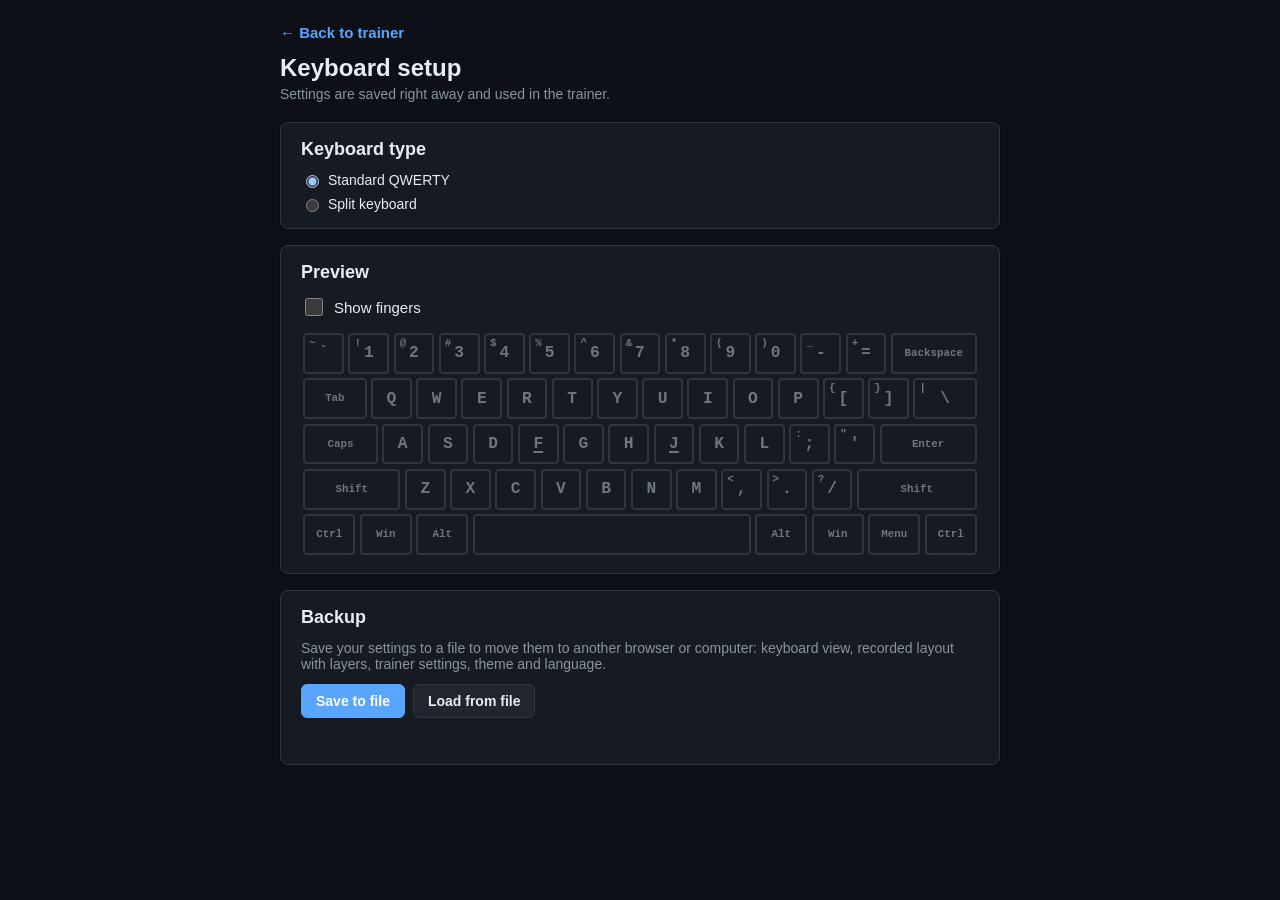
==== commit f7791152: "Добавлена локализация" ====
--- a/key_settings.html
+++ b/key_settings.html
@@ -14,35 +14,46 @@
     } catch (e) {}
   })();
 </script>
-<title>Жмяк — вид клавиатуры</title>
-<link rel="stylesheet" href="style.css">
+<!-- Переводы: модуль локализации, затем список языков (он подключает файлы переводов).
+     Язык выбирается на странице тренажёра -->
+<script src="js/i18n.js"></script>
+<script src="localization/languages.js"></script>
+<title data-i18n="keySettings.title">Жмяк — вид клавиатуры</title>
+<link rel="stylesheet" href="style/style.css">
 </head>
 <body>
 
+<!-- Тексты разметки — на русском как запасной вариант; при загрузке их заменяет перевод
+     по ключам data-i18n (см. js/i18n.js) -->
 <div class="page">
   <header class="page-header">
-    <a class="nav-link" href="index.html">← К тренажёру</a>
-    <h1>Вид клавиатуры</h1>
+    <a class="nav-link" href="index.html" data-i18n="keySettings.back">← К тренажёру</a>
+    <h1 data-i18n="keySettings.heading">Вид клавиатуры</h1>
     <p class="page-note">
-      Настройки сохраняются сразу и применяются в тренажёре.
+      <span data-i18n="keySettings.note">Настройки сохраняются сразу и применяются в тренажёре.</span>
       <span class="save-note" id="saveNote" aria-live="polite"></span>
     </p>
   </header>
 
+  <div class="storage-warning" id="storageWarning" role="alert" hidden>
+    <p data-i18n-html="storage.keySettings"><b>Браузер не даёт сохранять данные.</b> Изменения на этой странице не попадут в тренажёр и пропадут при перезагрузке. Разрешите этому сайту сохранять файлы cookie и данные сайтов в настройках браузера и перезагрузите страницу.</p>
+    <button type="button" class="storage-warning-close" id="storageWarningClose" aria-label="Скрыть предупреждение" data-i18n-attr="aria-label:storage.close">✕</button>
+  </div>
+
   <section class="card">
-    <h2>Тип клавиатуры</h2>
-    <label class="radio"><input type="radio" name="kbType" value="standard" checked><span>Стандартная QWERTY</span></label>
-    <label class="radio"><input type="radio" name="kbType" value="split"><span>Сплит клавиатура</span></label>
+    <h2 data-i18n="keySettings.type.title">Тип клавиатуры</h2>
+    <label class="radio"><input type="radio" name="kbType" value="standard" checked><span data-i18n="keySettings.type.standard">Стандартная QWERTY</span></label>
+    <label class="radio"><input type="radio" name="kbType" value="split"><span data-i18n="keySettings.type.split">Сплит клавиатура</span></label>
   </section>
 
   <div id="splitBlock" hidden>
     <section class="card">
-      <h2>Форма сплита</h2>
+      <h2 data-i18n="keySettings.shape.title">Форма сплита</h2>
       <div class="field-row">
         <div class="field">
-          <label class="field-label" for="preset">Пресет</label>
+          <label class="field-label" for="preset" data-i18n="keySettings.shape.preset">Пресет</label>
           <select class="select" id="preset">
-            <option value="">Своя форма</option>
+            <option value="" data-i18n="keySettings.shape.custom">Своя форма</option>
             <option value="corne">Corne (3×6 + 3)</option>
             <option value="sweep">Ferris Sweep (3×5 + 2)</option>
             <option value="iris">Iris (4×6 + 4)</option>
@@ -50,46 +61,46 @@
           </select>
         </div>
         <div class="field">
-          <label class="field-label" for="stagger">Смещение столбцов</label>
+          <label class="field-label" for="stagger" data-i18n="keySettings.shape.stagger">Смещение столбцов</label>
           <select class="select" id="stagger">
-            <option value="none">Ровно (ортолинейная)</option>
-            <option value="moderate">Умеренное</option>
-            <option value="strong">Сильное</option>
+            <option value="none" data-i18n="keySettings.shape.staggerNone">Ровно (ортолинейная)</option>
+            <option value="moderate" data-i18n="keySettings.shape.staggerModerate">Умеренное</option>
+            <option value="strong" data-i18n="keySettings.shape.staggerStrong">Сильное</option>
           </select>
         </div>
       </div>
-      <label class="check"><input type="checkbox" id="sameHalves" checked><span>Половины одинаковые</span></label>
+      <label class="check"><input type="checkbox" id="sameHalves" checked><span data-i18n="keySettings.shape.same">Половины одинаковые</span></label>
     </section>
 
     <div class="split-halves">
       <section class="card" id="leftCard">
-        <h3>Левая половина</h3>
+        <h3 data-i18n="keySettings.shape.left">Левая половина</h3>
         <div class="slider">
-          <div class="slider-head"><span>Столбцы (6 — с внешним, 7 — ещё и с внутренним)</span><b id="leftColsVal">6</b></div>
+          <div class="slider-head"><span data-i18n="keySettings.shape.cols">Столбцы (6 — с внешним, 7 — ещё и с внутренним)</span><b id="leftColsVal">6</b></div>
           <input type="range" id="leftCols" min="5" max="7" step="1" value="6" data-label="leftColsVal">
         </div>
         <div class="slider">
-          <div class="slider-head"><span>Ряды (4 — с рядом цифр)</span><b id="leftRowsVal">3</b></div>
+          <div class="slider-head"><span data-i18n="keySettings.shape.rows">Ряды (4 — с рядом цифр)</span><b id="leftRowsVal">3</b></div>
           <input type="range" id="leftRows" min="3" max="4" step="1" value="3" data-label="leftRowsVal">
         </div>
         <div class="slider">
-          <div class="slider-head"><span>Клавиши под большой палец</span><b id="leftThumbsVal">3</b></div>
+          <div class="slider-head"><span data-i18n="keySettings.shape.thumbs">Клавиши под большой палец</span><b id="leftThumbsVal">3</b></div>
           <input type="range" id="leftThumbs" min="0" max="6" step="1" value="3" data-label="leftThumbsVal">
         </div>
       </section>
 
       <section class="card" id="rightCard">
-        <h3>Правая половина</h3>
+        <h3 data-i18n="keySettings.shape.right">Правая половина</h3>
         <div class="slider">
-          <div class="slider-head"><span>Столбцы (6 — с внешним, 7 — ещё и с внутренним)</span><b id="rightColsVal">6</b></div>
+          <div class="slider-head"><span data-i18n="keySettings.shape.cols">Столбцы (6 — с внешним, 7 — ещё и с внутренним)</span><b id="rightColsVal">6</b></div>
           <input type="range" id="rightCols" min="5" max="7" step="1" value="6" data-label="rightColsVal">
         </div>
         <div class="slider">
-          <div class="slider-head"><span>Ряды (4 — с рядом цифр)</span><b id="rightRowsVal">3</b></div>
+          <div class="slider-head"><span data-i18n="keySettings.shape.rows">Ряды (4 — с рядом цифр)</span><b id="rightRowsVal">3</b></div>
           <input type="range" id="rightRows" min="3" max="4" step="1" value="3" data-label="rightRowsVal">
         </div>
         <div class="slider">
-          <div class="slider-head"><span>Клавиши под большой палец</span><b id="rightThumbsVal">3</b></div>
+          <div class="slider-head"><span data-i18n="keySettings.shape.thumbs">Клавиши под большой палец</span><b id="rightThumbsVal">3</b></div>
           <input type="range" id="rightThumbs" min="0" max="6" step="1" value="3" data-label="rightThumbsVal">
         </div>
       </section>
@@ -99,7 +110,7 @@
   <section class="card">
     <h2 id="previewTitle">Предпросмотр</h2>
     <div class="layer-tabs" id="layerTabs" hidden></div>
-    <label class="check"><input type="checkbox" id="showFingers"><span>Показать пальцы</span></label>
+    <label class="check"><input type="checkbox" id="showFingers"><span data-i18n="keySettings.preview.fingers">Показать пальцы</span></label>
     <div class="keyboard-wrap">
       <div class="keyboard" id="preview" aria-hidden="true"></div>
     </div>
@@ -108,16 +119,16 @@
     <div id="layoutTools" hidden>
       <label class="check">
         <input type="checkbox" id="separateSymbols">
-        <span>Цифры и спецсимволы на разных клавишах (Shift + цифра не даёт символ)</span>
+        <span data-i18n="keySettings.layout.separateSymbols">Цифры и спецсимволы на разных клавишах (Shift + цифра не даёт символ)</span>
       </label>
       <div class="btn-row">
         <button type="button" class="btn btn-primary" id="learnBtn">Записать слой</button>
-        <button type="button" class="btn" id="addLayerBtn">+ Слой</button>
-        <button type="button" class="btn" id="renameLayerBtn">Переименовать слой</button>
-        <button type="button" class="btn" id="removeLayerBtn">Удалить слой</button>
-        <button type="button" class="btn" id="resetLayoutBtn">Сбросить раскладку</button>
+        <button type="button" class="btn" id="addLayerBtn" data-i18n="keySettings.layout.addLayer">+ Слой</button>
+        <button type="button" class="btn" id="renameLayerBtn" data-i18n="keySettings.layout.rename">Переименовать слой</button>
+        <button type="button" class="btn" id="removeLayerBtn" data-i18n="keySettings.layout.remove">Удалить слой</button>
+        <button type="button" class="btn" id="resetLayoutBtn" data-i18n="keySettings.layout.reset">Сбросить раскладку</button>
       </div>
-      <p class="page-note preview-note">
+      <p class="page-note preview-note" data-i18n="keySettings.layout.note">
         «Записать слой» по очереди подсвечивает клавиши схемы — нажимайте их на своей
         клавиатуре, и тренажёр запомнит, что где находится. Чтобы перезаписать одну клавишу,
         кликните по ней на схеме. Незаписанные клавиши основного слоя остаются как на обычной
@@ -132,15 +143,15 @@
       <div class="wizard-text" id="wizardText"></div>
       <div class="wizard-last" id="wizardLast" aria-live="polite"></div>
       <div class="btn-row">
-        <button type="button" class="btn" id="wzBack">← Назад</button>
-        <button type="button" class="btn" id="wzSame">Как на основном</button>
-        <button type="button" class="btn" id="wzEmpty">Пусто</button>
-        <select class="select wizard-select" id="wzLayer" aria-label="Клавиша включает слой"></select>
-        <button type="button" class="btn btn-primary" id="wzDone">Готово</button>
+        <button type="button" class="btn" id="wzBack" data-i18n="keySettings.wizard.back">← Назад</button>
+        <button type="button" class="btn" id="wzSame" data-i18n="keySettings.wizard.sameButton">Как на основном</button>
+        <button type="button" class="btn" id="wzEmpty" data-i18n="keySettings.wizard.emptyButton">Пусто</button>
+        <select class="select wizard-select" id="wzLayer" aria-label="Клавиша включает слой" data-i18n-attr="aria-label:keySettings.wizard.layerSelectLabel"></select>
+        <button type="button" class="btn btn-primary" id="wzDone" data-i18n="keySettings.wizard.done">Готово</button>
       </div>
     </div>
 
-    <p class="page-note preview-note" id="splitNote" hidden>
+    <p class="page-note preview-note" id="splitNote" hidden data-i18n="keySettings.preview.splitNote">
       На основном слое в углах клавиш мелко видно, что на них на слоях 1 и 2. В тренажёре,
       если символ лежит на другом слое, подсказка назовёт слой («Жми (Символы)»),
       клавиатура сама его покажет, а клавиша слоя будет обведена — дайте слоям понятные
@@ -149,21 +160,23 @@
   </section>
 
   <section class="card">
-    <h2>Резервная копия</h2>
-    <p class="page-note">
+    <h2 data-i18n="keySettings.backup.title">Резервная копия</h2>
+    <p class="page-note" data-i18n="keySettings.backup.note">
       Сохраните настройки в файл, чтобы перенести их в другой браузер или на другой компьютер:
-      вид клавиатуры, записанная раскладка со слоями, настройки тренажёра и тема.
+      вид клавиатуры, записанная раскладка со слоями, настройки тренажёра, тема и язык.
     </p>
     <div class="btn-row">
-      <button type="button" class="btn btn-primary" id="exportBtn">Сохранить в файл</button>
-      <button type="button" class="btn" id="importBtn">Загрузить из файла</button>
+      <button type="button" class="btn btn-primary" id="exportBtn" data-i18n="keySettings.backup.export">Сохранить в файл</button>
+      <button type="button" class="btn" id="importBtn" data-i18n="keySettings.backup.import">Загрузить из файла</button>
       <input type="file" id="importFile" accept=".json,application/json" hidden>
     </div>
     <p class="page-note backup-status" id="backupStatus" aria-live="polite"></p>
   </section>
 </div>
 
-<script src="keyboard.js"></script>
-<script src="key_settings.js"></script>
+<!-- Перевод разметки — сразу после её разбора, до загрузки скриптов страницы -->
+<script>JmakI18n.translatePage();</script>
+<script src="js/keyboard.js"></script>
+<script src="js/key_settings.js"></script>
 </body>
 </html>
--- a/style/style.css
+++ b/style/style.css
@@ -0,0 +1,1262 @@
+* {
+  box-sizing: border-box;
+}
+
+/* ==================== ЦВЕТОВЫЕ ПЕРЕМЕННЫЕ ==================== */
+/* Тёмная тема — значения по умолчанию */
+:root {
+  color-scheme: dark;
+
+  --bg-app: #0d1117;
+  --bg-main: #0d1117;
+  --bg-panel: #161b22;
+  --bg-subtle: #21262d;
+  --bg-hover: #1c2128;
+  --bg-disabled: #30363d;
+
+  --border-color: #30363d;
+  --border-soft: #21262d;
+
+  --text-primary: #e6edf3;
+  --text-secondary: #8b949e;
+  --text-tertiary: #6e7681;
+
+  --accent: #58a6ff;
+  --accent-hover: #79c0ff;
+  --accent-bg: rgba(56, 139, 253, 0.15);
+  --accent-ring: rgba(88, 166, 255, 0.35);
+
+  --success: #3fb950;
+  --success-border: #2ea043;
+  --success-bg: rgba(46, 160, 67, 0.15);
+  --success-ring: rgba(46, 160, 67, 0.3);
+
+  --error: #f85149;
+  --error-bg: rgba(248, 81, 73, 0.15);
+  --error-ring: rgba(248, 81, 73, 0.3);
+
+  --warning: #d29922;
+  --warning-bg: rgba(210, 153, 34, 0.12);
+
+  --hand-left: #a371f7;
+  --hand-right: #39c5bb;
+
+  --finger-left-pinky: #f778ba;
+  --finger-left-ring: #f0883e;
+  --finger-left-middle: #e3b341;
+  --finger-left-index: #56d364;
+  --finger-right-index: #39c5bb;
+  --finger-right-middle: #58a6ff;
+  --finger-right-ring: #a371f7;
+  --finger-right-pinky: #db61a2;
+  --finger-thumb: #8b949e;
+
+  /* Цвета слоёв записанной раскладки сплита (клавиши слоёв, угловые подписи) */
+  --layer-1: #a371f7;
+  --layer-2: #f0883e;
+  --layer-3: #39c5bb;
+  --layer-4: #f778ba;
+  --layer-5: #e3b341;
+
+  --shadow-sm: 0 1px 3px rgba(0, 0, 0, 0.4);
+  --shadow-panel: 2px 0 5px rgba(0, 0, 0, 0.3);
+  --shadow-modal: 0 8px 24px rgba(0, 0, 0, 0.5);
+  --backdrop: rgba(1, 4, 9, 0.75);
+
+  --scrollbar-track: #161b22;
+  --scrollbar-thumb: #30363d;
+  --scrollbar-thumb-hover: #484f58;
+}
+
+/* Светлая тема — включается переключателем внизу настроек */
+:root[data-theme="light"] {
+  color-scheme: light;
+
+  --bg-app: #f5f7fa;
+  --bg-main: #f9fafb;
+  --bg-panel: #ffffff;
+  --bg-subtle: #f6f8fa;
+  --bg-hover: #f3f6f9;
+  --bg-disabled: #8c959f;
+
+  --border-color: #d0d7de;
+  --border-soft: #eaeef2;
+
+  --text-primary: #24292f;
+  --text-secondary: #57606a;
+  --text-tertiary: #8c959f;
+
+  --accent: #0969da;
+  --accent-hover: #0757b8;
+  --accent-bg: #ddf4ff;
+  --accent-ring: rgba(9, 105, 218, 0.3);
+
+  --success: #1a7f37;
+  --success-border: #2da44e;
+  --success-bg: #dafbe1;
+  --success-ring: rgba(45, 164, 78, 0.2);
+
+  --error: #cf222e;
+  --error-bg: #ffebe9;
+  --error-ring: rgba(207, 34, 46, 0.2);
+
+  --warning: #9a6700;
+  --warning-bg: #fff8c5;
+
+  --hand-left: #8250df;
+  --hand-right: #0f8a80;
+
+  --finger-left-pinky: #bf3989;
+  --finger-left-ring: #bc4c00;
+  --finger-left-middle: #9a6700;
+  --finger-left-index: #1a7f37;
+  --finger-right-index: #0f8a80;
+  --finger-right-middle: #0969da;
+  --finger-right-ring: #8250df;
+  --finger-right-pinky: #a0369a;
+  --finger-thumb: #6e7781;
+
+  --layer-1: #8250df;
+  --layer-2: #bc4c00;
+  --layer-3: #0f8a80;
+  --layer-4: #bf3989;
+  --layer-5: #9a6700;
+
+  --shadow-sm: 0 1px 3px rgba(0, 0, 0, 0.04);
+  --shadow-panel: 2px 0 5px rgba(0, 0, 0, 0.05);
+  --shadow-modal: 0 8px 24px rgba(140, 149, 159, 0.2);
+  --backdrop: rgba(31, 35, 40, 0.45);
+
+  --scrollbar-track: #f1f1f1;
+  --scrollbar-thumb: #c1c1c1;
+  --scrollbar-thumb-hover: #a8a8a8;
+}
+
+body {
+  margin: 0;
+  font-family: 'Segoe UI', Roboto, Arial, sans-serif;
+  background: var(--bg-app);
+  color: var(--text-primary);
+  transition: background-color 0.2s ease, color 0.2s ease;
+}
+
+.app {
+  display: flex;
+  height: 100vh;
+  overflow: hidden;
+}
+
+.panel {
+  padding: 20px;
+  overflow-y: auto;
+  transition: background-color 0.2s ease, color 0.2s ease, border-color 0.2s ease;
+}
+
+.settings {
+  width: 320px;
+  background: var(--bg-panel);
+  border-right: 1px solid var(--border-color);
+  flex-shrink: 0;
+  box-shadow: var(--shadow-panel);
+  display: flex;
+  flex-direction: column;
+}
+
+.panel-title {
+  margin-top: 0;
+  font-size: 20px;
+  border-bottom: 2px solid var(--border-soft);
+  padding-bottom: 10px;
+}
+
+.check {
+  display: flex;
+  align-items: center;
+  gap: 8px;
+  margin: 12px 0;
+  font-size: 15px;
+  cursor: pointer;
+}
+
+.check input[type="checkbox"] {
+  width: 18px;
+  height: 18px;
+  cursor: pointer;
+}
+
+/* ----- Поле с заголовком и выпадающим списком (набор букв) ----- */
+.field {
+  margin: 12px 0 16px;
+}
+
+.field-label {
+  display: block;
+  margin-bottom: 6px;
+  font-size: 15px;
+  font-weight: 600;
+}
+
+.select {
+  width: 100%;
+  padding: 8px 10px;
+  font: inherit;
+  font-size: 15px;
+  color: var(--text-primary);
+  background-color: var(--bg-subtle);
+  border: 1px solid var(--border-color);
+  border-radius: 6px;
+  cursor: pointer;
+  transition: border-color 0.2s ease;
+}
+
+.select:hover {
+  border-color: var(--text-tertiary);
+}
+
+.select:focus-visible {
+  outline: 2px solid var(--accent);
+  outline-offset: 1px;
+}
+
+/* Радиокнопки (страница «Вид клавиатуры») */
+.radio {
+  display: flex;
+  align-items: center;
+  gap: 6px;
+  font-size: 14px;
+  cursor: pointer;
+}
+
+.radio input[type="radio"] {
+  cursor: pointer;
+}
+
+.slider {
+  margin: 18px 0;
+}
+
+.slider-head {
+  display: flex;
+  justify-content: space-between;
+  font-size: 14px;
+  margin-bottom: 6px;
+}
+
+.slider-head b {
+  color: var(--accent);
+}
+
+input[type="range"] {
+  width: 100%;
+  cursor: pointer;
+}
+
+/* Неактивный ползунок («Количество циклов» при «Весь набор») */
+.slider.disabled {
+  opacity: 0.5;
+}
+
+input[type="range"]:disabled {
+  cursor: not-allowed;
+}
+
+/* Линия между наборами символов и остальными настройками — как над «Тёмная тема».
+   Панель настроек — flex-колонка, отступы не схлопываются: вместе с 7px у соседних
+   флажков с каждой стороны линии получается 11px, почти как у переключателя темы */
+.settings-divider {
+  margin: 4px 0;
+  border-top: 1px solid var(--border-soft);
+}
+
+/* ----- Компактные отступы в панели настроек тренажёра: все пункты помещаются по высоте
+   на экране 1920×1080 (в окне браузера это около 920–950px). Те же элементы на странице
+   «Вид клавиатуры» сохраняют обычные отступы ----- */
+.settings .panel-title {
+  margin-bottom: 10px;
+  padding-bottom: 8px;
+}
+
+.settings .check {
+  margin: 7px 0;
+}
+
+.settings .field {
+  margin: 8px 0 10px;
+}
+
+.settings .field-label {
+  margin-bottom: 4px;
+}
+
+.settings .select {
+  padding: 6px 10px;
+}
+
+.settings .slider {
+  margin: 10px 0;
+}
+
+.settings .apply {
+  margin-top: 8px;
+  padding: 10px;
+}
+
+.apply {
+  width: 100%;
+  padding: 12px;
+  background: var(--accent);
+  color: white;
+  border: 3px solid transparent;
+  border-radius: 6px;
+  font-size: 16px;
+  font-weight: 600;
+  cursor: pointer;
+  margin-top: 10px;
+  transition: background 0.2s, border-color 0.2s, box-shadow 0.2s;
+}
+
+.apply:hover {
+  background: var(--accent-hover);
+}
+
+.apply:disabled {
+  background: var(--bg-disabled);
+  cursor: not-allowed;
+}
+
+.abort {
+  align-self: center;
+  padding: 8px 24px;
+  background: var(--bg-panel);
+  color: var(--error);
+  border: 2px solid var(--error);
+  border-radius: 6px;
+  font-size: 15px;
+  font-weight: 600;
+  cursor: pointer;
+  transition: background-color 0.2s ease;
+}
+
+.abort:hover {
+  background: var(--error-bg);
+}
+
+/* Скрытая кнопка не убирается из раскладки, а становится невидимой: место под ней
+   зарезервировано, поэтому клавиатура не сдвигается при старте и остановке задания */
+.abort[hidden] {
+  display: block;
+  visibility: hidden;
+}
+
+/* Красная обводка, когда настройки изменены, но не применены */
+.apply.changed {
+  border-color: var(--error);
+  box-shadow: 0 0 0 3px var(--error-ring);
+}
+
+.apply.changed:hover {
+  background: var(--accent);
+}
+
+/* ----- Низ панели настроек: ссылка на вид клавиатуры и переключатель темы ----- */
+/* Один margin-top:auto на весь блок — два auto поделили бы свободное место пополам */
+.settings-footer {
+  margin-top: auto;
+  padding-top: 12px;
+}
+
+.nav-link {
+  display: inline-block;
+  color: var(--accent);
+  font-size: 15px;
+  font-weight: 600;
+  text-decoration: none;
+}
+
+.nav-link:hover {
+  text-decoration: underline;
+}
+
+.nav-link:focus-visible {
+  outline: 2px solid var(--accent);
+  outline-offset: 2px;
+  border-radius: 2px;
+}
+
+.settings-footer .nav-link {
+  margin-bottom: 12px;
+}
+
+/* ----- Переключатель темы ----- */
+.theme-toggle {
+  padding-top: 12px;
+  border-top: 1px solid var(--border-soft);
+  display: flex;
+  align-items: center;
+  justify-content: space-between;
+  font-size: 15px;
+}
+
+.switch {
+  position: relative;
+  display: inline-block;
+  width: 44px;
+  height: 24px;
+  flex-shrink: 0;
+}
+
+.switch input {
+  position: absolute;
+  opacity: 0;
+  width: 100%;
+  height: 100%;
+  margin: 0;
+  cursor: pointer;
+}
+
+.switch-track {
+  position: absolute;
+  inset: 0;
+  background: var(--bg-disabled);
+  border-radius: 999px;
+  transition: background-color 0.2s ease;
+}
+
+/* Ползунок переключателя: смещается слева направо при включении */
+.switch-track::before {
+  content: "";
+  position: absolute;
+  top: 3px;
+  left: 3px;
+  width: 18px;
+  height: 18px;
+  border-radius: 50%;
+  background: #ffffff;
+  box-shadow: 0 1px 2px rgba(0, 0, 0, 0.4);
+  transition: transform 0.2s ease;
+}
+
+.switch input:checked + .switch-track {
+  background: var(--accent);
+}
+
+.switch input:checked + .switch-track::before {
+  transform: translateX(20px);
+}
+
+.switch input:focus-visible + .switch-track {
+  outline: 2px solid var(--accent);
+  outline-offset: 2px;
+}
+
+/* ----- Выбор языка — строкой под переключателем темы, в том же виде ----- */
+.lang-toggle {
+  margin-top: 10px;
+  display: flex;
+  align-items: center;
+  justify-content: space-between;
+  gap: 12px;
+  font-size: 15px;
+}
+
+.lang-toggle .select {
+  width: auto;
+  padding: 3px 8px;
+  font-size: 14px;
+}
+
+/* ===== ПРАВЫЙ БЛОК ===== */
+.jmyak {
+  flex: 1;
+  display: flex;
+  flex-direction: column;
+  gap: 15px;
+  background: var(--bg-main);
+  overflow-y: auto;
+  /* Место под скроллбар зарезервировано: иначе его появление меняло бы ширину,
+     а с ней и размер клавиатуры (он считается от ширины контейнера) */
+  scrollbar-gutter: stable;
+}
+
+.jmyak > * {
+  flex-shrink: 0;
+}
+
+/* ----- Информация ----- */
+.info {
+  background: var(--bg-panel);
+  border: 1px solid var(--border-color);
+  border-radius: 8px;
+  box-shadow: var(--shadow-sm);
+}
+
+.info summary {
+  padding: 12px 16px;
+  cursor: pointer;
+  font-weight: 600;
+  user-select: none;
+}
+
+.info summary:focus-visible {
+  outline: 2px solid var(--accent);
+  outline-offset: -2px;
+}
+
+.info summary:hover {
+  background: var(--bg-hover);
+}
+
+.info-body {
+  padding: 0 16px 16px;
+  font-size: 14px;
+  line-height: 1.5;
+  color: var(--text-primary);
+}
+
+.info-body ul {
+  margin: 8px 0;
+  padding-left: 20px;
+}
+
+/* ----- Статус, клавиша, прогресс и т.д. ----- */
+/* Две строки: текст («Для начала нажмите…», «Жми (Eng)») и место под символ.
+   У обеих строк явная высота строки, вторая держит высоту и пустой — блок
+   одинаковый во всех состояниях и не сдвигает клавиатуру */
+.status {
+  font-weight: 700;
+  text-align: center;
+  padding: 16px 10px;
+  color: var(--text-primary);
+  display: flex;
+  flex-direction: column;
+  align-items: center;
+  justify-content: center;
+  gap: 4px;
+  background: var(--bg-panel);
+  border: 1px solid var(--border-color);
+  border-radius: 8px;
+  box-shadow: var(--shadow-sm);
+}
+
+.status-text {
+  font-size: 26px;
+  line-height: 1.3;
+}
+
+.status-key {
+  font-size: 44px;
+  line-height: 1.2;
+  min-height: 1.2em;
+}
+
+/* Символ, который нужно нажать, — цветом и подчёркиванием */
+.status-key.target {
+  color: var(--accent);
+  text-decoration: underline;
+  text-decoration-thickness: 3px;
+  text-underline-offset: 6px;
+}
+
+/* Цифра отсчёта на месте будущего символа — приглушённая, чтобы не спутать с заданием */
+.status-key.countdown {
+  color: var(--text-secondary);
+}
+
+/* ----- Экранная клавиатура ----- */
+/* Обёртка — контейнер для расчёта размера клавиши (единицы cqw). Это обычный
+   растянутый блок: с fit-content или align-self:center контейнер с inline-size
+   схлопнулся бы в 0 */
+.keyboard-wrap {
+  container-type: inline-size;
+}
+
+.keyboard {
+  /* u — размер ячейки клавиши: не больше 46px и так, чтобы клавиатура влезла по ширине.
+     --kb-cols / --kb-rows (размер раскладки в клавишах) задаёт keyboard.js */
+  --u: min(46px, 100cqw / var(--kb-cols, 15));
+  --gap: calc(var(--u) * 0.1);
+  position: relative;
+  margin: 0 auto;
+  width: calc(var(--kb-cols, 15) * var(--u));
+  height: calc(var(--kb-rows, 5) * var(--u));
+  font-family: ui-monospace, 'Cascadia Mono', Consolas, 'Courier New', monospace;
+  font-size: calc(var(--u) * 0.36);
+  font-weight: 700;
+  user-select: none;
+}
+
+/* Каждая клавиша занимает w×h ячеек, видимая часть отступает на половину зазора
+   с каждой стороны — так ряды совпадают по краям при любом числе клавиш */
+.kb-key {
+  position: absolute;
+  left: calc(var(--x) * var(--u) + var(--gap) / 2);
+  top: calc(var(--y) * var(--u) + var(--gap) / 2);
+  width: calc(var(--w) * var(--u) - var(--gap));
+  height: calc(var(--h) * var(--u) - var(--gap));
+  display: flex;
+  align-items: center;
+  justify-content: center;
+  border: 2px solid var(--border-color);
+  border-radius: 4px;
+  background: var(--bg-panel);
+  color: var(--text-tertiary);
+  line-height: 1;
+  transition: color 0.25s ease, border-color 0.25s ease, background-color 0.25s ease, box-shadow 0.25s ease;
+}
+
+/* Именованные клавиши (Tab, Shift, Esc, F1…) — мельче */
+.kb-key.kb-named {
+  font-size: calc(var(--u) * 0.24);
+  font-weight: 600;
+}
+
+/* Клавиша сплита, которой пока ничего не назначено (до «запоминания» раскладки) */
+.kb-key.kb-empty {
+  border-style: dashed;
+}
+
+/* Слои записанной раскладки. Клавиша слоя получает цвет своего слоя (--lc):
+   переключатель («L1») подписан этим цветом, у tap-hold клавиши — номер слоя в углу */
+.kb-lc-1 { --lc: var(--layer-1); }
+.kb-lc-2 { --lc: var(--layer-2); }
+.kb-lc-3 { --lc: var(--layer-3); }
+.kb-lc-4 { --lc: var(--layer-4); }
+.kb-lc-5 { --lc: var(--layer-5); }
+
+.kb-key.kb-layer-only {
+  color: var(--lc);
+}
+
+.kb-layer-badge {
+  position: absolute;
+  left: 4px;
+  bottom: 3px;
+  font-size: calc(var(--u) * 0.2);
+  color: var(--lc);
+}
+
+/* Угловые подписи на основном слое: что на этой клавише на слоях 1 и 2 */
+.kb-legend {
+  position: absolute;
+  font-size: calc(var(--u) * 0.22);
+  font-weight: 700;
+}
+
+.kb-legend-1 {
+  top: 3px;
+  right: 4px;
+  color: var(--layer-1);
+}
+
+.kb-legend-2 {
+  left: 4px;
+  bottom: 3px;
+  color: var(--layer-2);
+}
+
+/* На показанном слое клавиша такая же, как на основном, — подпись бледная */
+.kb-key.kb-transparent > span {
+  opacity: 0.35;
+}
+
+/* Клавиша основного слоя, которая включает показанный слой (в задании — слой символа) */
+.kb-key.kb-layer-target {
+  border-color: var(--lc);
+  box-shadow: 0 0 0 2px var(--lc);
+}
+
+/* Клавиши предпросмотра на странице «Вид клавиатуры» кликабельны (запись одной клавиши) */
+.keyboard.editable .kb-key {
+  cursor: pointer;
+}
+
+.keyboard.editable .kb-key:hover {
+  border-color: var(--text-secondary);
+}
+
+/* Клавиша, которую сейчас записываем */
+.kb-key.kb-current,
+.keyboard.editable .kb-key.kb-current:hover {
+  border-color: var(--accent);
+  background: var(--accent-bg);
+  box-shadow: 0 0 0 3px var(--accent-ring);
+  z-index: 1;
+}
+
+/* Символ с Shift — в левом верхнем углу, кириллица в режиме «Все» — в правом нижнем */
+.kb-shift,
+.kb-alt {
+  position: absolute;
+  font-size: calc(var(--u) * 0.24);
+}
+
+.kb-shift {
+  top: 3px;
+  left: 4px;
+}
+
+.kb-alt {
+  right: 4px;
+  bottom: 3px;
+}
+
+/* Засечки на F и J (А и О) */
+.kb-bump .kb-main {
+  text-decoration: underline;
+  text-decoration-thickness: 2px;
+  text-underline-offset: 0.2em;
+}
+
+/* Зоны рук («Отображение для рук»): короткая черта у нижнего края клавиши.
+   Цвет пальца (--finger-color) у клавиши есть всегда; режим на контейнере
+   (kb-hands-halves / kb-hands-fingers) задаёт цвет черты --hand-color по руке или
+   пальцу, а рисует черту одно общее правило ниже. При «Откл» класса режима нет —
+   черт нет (кроме подсказки, где нажимать: она показывает палец) */
+.kb-hand-left-pinky   { --finger-color: var(--finger-left-pinky); }
+.kb-hand-left-ring    { --finger-color: var(--finger-left-ring); }
+.kb-hand-left-middle  { --finger-color: var(--finger-left-middle); }
+.kb-hand-left-index   { --finger-color: var(--finger-left-index); }
+.kb-hand-right-index  { --finger-color: var(--finger-right-index); }
+.kb-hand-right-middle { --finger-color: var(--finger-right-middle); }
+.kb-hand-right-ring   { --finger-color: var(--finger-right-ring); }
+.kb-hand-right-pinky  { --finger-color: var(--finger-right-pinky); }
+.kb-hand-thumb        { --finger-color: var(--finger-thumb); }
+
+.keyboard.kb-hands-halves .kb-hand-left  { --hand-color: var(--hand-left); }
+.keyboard.kb-hands-halves .kb-hand-right { --hand-color: var(--hand-right); }
+.keyboard.kb-hands-fingers .kb-key       { --hand-color: var(--finger-color); }
+
+/* Ширина задана в u, а не в процентах — на широких клавишах черта не растягивается.
+   Черта ниже подписи в правом нижнем углу (кириллица в режиме «Все») и подальше
+   от засечки на А/О. У клавиши без цвета (пробел в режиме половин) черта прозрачная */
+.keyboard.kb-hands-halves .kb-key::after,
+.keyboard.kb-hands-fingers .kb-key::after,
+.kb-key.kb-hint::after {
+  content: '';
+  position: absolute;
+  left: 50%;
+  bottom: calc(var(--u) * 0.03);
+  width: calc(var(--u) * 0.36);
+  height: max(2px, calc(var(--u) * 0.06));
+  transform: translateX(-50%);
+  border-radius: 2px;
+  background: var(--hand-color, transparent);
+}
+
+/* Состояния: одинаковая специфичность, поэтому при нескольких классах
+   побеждает правило, стоящее ниже */
+.kb-key.kb-active {
+  border-color: var(--accent);
+  color: var(--accent);
+}
+
+.kb-key.kb-task {
+  border-color: var(--warning);
+  color: var(--warning);
+  background: var(--warning-bg);
+}
+
+/* «Подсказка, где нажимать»: целевая клавиша и черта её пальца (цвет пальца) */
+.kb-key.kb-hint {
+  --hand-color: var(--finger-color);
+  border-color: var(--accent);
+  color: var(--text-primary);
+  background: var(--accent-bg);
+  box-shadow: 0 0 0 3px var(--accent-ring);
+  z-index: 1;
+}
+
+/* «Скрыть подписи клавиш»: пустые кейкапы — видна только форма клавиатуры.
+   Засечки на А/О остаются — черточкой, как на настоящих клавишах */
+.keyboard.kb-blind .kb-key > span {
+  visibility: hidden;
+}
+
+.keyboard.kb-blind .kb-bump::before {
+  content: '';
+  position: absolute;
+  left: 50%;
+  bottom: 30%;
+  width: calc(var(--u) * 0.24);
+  height: 2px;
+  transform: translateX(-50%);
+  border-radius: 1px;
+  background: currentColor;
+}
+
+/* Вспышки загораются мгновенно (transition: none), а гаснут плавно — за счёт
+   transition обычной клавиши. С плавным появлением 200 мс вспышка почти не видна */
+.kb-key.kb-correct {
+  border-color: var(--success);
+  color: var(--success);
+  background: var(--success-bg);
+  box-shadow: 0 0 0 3px var(--success-ring);
+  transition: none;
+  z-index: 1;
+}
+
+.kb-key.kb-wrong {
+  border-color: var(--error);
+  color: var(--error);
+  background: var(--error-bg);
+  box-shadow: 0 0 0 3px var(--error-ring);
+  transition: none;
+  z-index: 1;
+}
+
+/* Строка под клавиатурой: время нажатия или ошибка */
+.press-feedback {
+  min-height: 26px; /* резервируем место, чтобы ниже ничего не «прыгало» */
+  text-align: center;
+  font-size: 18px;
+  font-weight: 600;
+  color: var(--text-secondary);
+}
+
+.press-feedback.ok {
+  color: var(--success);
+}
+
+.press-feedback.bad {
+  color: var(--error);
+}
+
+.progress {
+  text-align: center;
+  font-size: 15px;
+  color: var(--text-secondary);
+  font-weight: 500;
+  min-height: 24px;
+}
+
+.results {
+  overflow-x: auto;
+  margin-top: 10px;
+}
+
+.results h3 {
+  margin: 0 0 10px;
+  font-size: 18px;
+}
+
+/* «Ошибки при нажатии» — карточка в стиле блока «Информация и советы» */
+.mistakes {
+  margin-bottom: 15px;
+  padding: 14px 16px;
+  background: var(--bg-panel);
+  border: 1px solid var(--border-color);
+  border-radius: 8px;
+  box-shadow: var(--shadow-sm);
+}
+
+.mistakes p {
+  margin: 0;
+  font-size: 15px;
+  line-height: 1.5;
+}
+
+.mistakes-key {
+  color: var(--error);
+}
+
+.mistakes .mistakes-none {
+  color: var(--success);
+  font-weight: 600;
+}
+
+.mistakes .btn {
+  margin-top: 12px;
+}
+
+/* «Подробные результаты» — свёрнутый блок (классы .info дают вид как у «Информации и советов») */
+.results-details .results-body {
+  padding: 0 16px 16px;
+  overflow-x: auto;
+}
+
+.results table {
+  width: 100%;
+  border-collapse: collapse;
+  background: var(--bg-panel);
+  border-radius: 8px;
+  overflow: hidden;
+  box-shadow: var(--shadow-sm);
+}
+
+.results th,
+.results td {
+  border: 1px solid var(--border-color);
+  padding: 10px 12px;
+  text-align: center;
+  font-size: 14px;
+}
+
+.results th {
+  background: var(--bg-subtle);
+  font-weight: 600;
+  color: var(--text-primary);
+}
+
+.results .event-correct {
+  color: var(--success);
+  font-weight: 600;
+}
+
+.results .event-wrong {
+  color: var(--error);
+  font-weight: 600;
+}
+
+/* ==================== СТРАНИЦА «ВИД КЛАВИАТУРЫ» (key_settings.html) ==================== */
+.page {
+  max-width: 760px;
+  margin: 0 auto;
+  padding: 24px 20px 40px;
+}
+
+.page-header {
+  margin-bottom: 20px;
+}
+
+.page-header h1 {
+  margin: 12px 0 4px;
+  font-size: 24px;
+}
+
+.page-note {
+  margin: 0;
+  font-size: 14px;
+  color: var(--text-secondary);
+}
+
+.card {
+  background: var(--bg-panel);
+  border: 1px solid var(--border-color);
+  border-radius: 8px;
+  box-shadow: var(--shadow-sm);
+  padding: 16px 20px;
+  margin-bottom: 16px;
+}
+
+.card h2 {
+  margin: 0 0 12px;
+  font-size: 18px;
+}
+
+.card h3 {
+  margin: 0 0 4px;
+  font-size: 16px;
+}
+
+.card .radio + .radio {
+  margin-top: 8px;
+}
+
+.split-halves {
+  display: grid;
+  grid-template-columns: 1fr 1fr;
+  gap: 16px;
+  margin-bottom: 16px;
+}
+
+.split-halves .card {
+  margin-bottom: 0;
+}
+
+/* Правая половина при «Половины одинаковые» — повторяет левую, ползунки неактивны */
+.card.disabled {
+  opacity: 0.5;
+}
+
+/* Два поля со списками в одну строку (пресет и смещение столбцов) */
+.field-row {
+  display: grid;
+  grid-template-columns: 1fr 1fr;
+  gap: 16px;
+}
+
+.field-row .field {
+  margin: 0 0 4px;
+}
+
+/* Отметка «Сохранено» в шапке — появляется на 1,5 с после каждого изменения */
+.save-note {
+  margin-left: 6px;
+  color: var(--success);
+  font-weight: 600;
+  opacity: 0;
+  transition: opacity 0.3s ease;
+}
+
+.save-note.visible {
+  opacity: 1;
+}
+
+.save-note.error {
+  color: var(--error);
+}
+
+.preview-note {
+  margin-top: 12px;
+}
+
+/* Результат сохранения в файл / загрузки из файла («Резервная копия») */
+.backup-status {
+  min-height: 20px;
+  margin-top: 10px;
+}
+
+.backup-status.ok {
+  color: var(--success);
+}
+
+.backup-status.error {
+  color: var(--error);
+}
+
+/* ----- Кнопки (страница «Вид клавиатуры», «Повторить ошибки» в результатах) ----- */
+.btn {
+  padding: 8px 14px;
+  font: inherit;
+  font-size: 14px;
+  font-weight: 600;
+  color: var(--text-primary);
+  background: var(--bg-subtle);
+  border: 1px solid var(--border-color);
+  border-radius: 6px;
+  cursor: pointer;
+  transition: background-color 0.2s ease, border-color 0.2s ease;
+}
+
+.btn:hover:not(:disabled) {
+  border-color: var(--text-tertiary);
+}
+
+.btn:disabled {
+  opacity: 0.5;
+  cursor: not-allowed;
+}
+
+.btn:focus-visible {
+  outline: 2px solid var(--accent);
+  outline-offset: 1px;
+}
+
+.btn-primary {
+  color: #ffffff;
+  background: var(--accent);
+  border-color: var(--accent);
+}
+
+.btn-primary:hover:not(:disabled) {
+  background: var(--accent-hover);
+  border-color: var(--accent-hover);
+}
+
+.btn-row {
+  display: flex;
+  flex-wrap: wrap;
+  align-items: center;
+  gap: 8px;
+  margin-top: 12px;
+}
+
+/* ----- Окно первого запуска «Какой клавиатурой вы пользуетесь?» (index.html) ----- */
+/* Закрывается только кнопками; содержимое страницы под ним недоступно (inert) */
+.modal-backdrop {
+  position: fixed;
+  inset: 0;
+  z-index: 100;
+  display: flex;
+  align-items: center;
+  justify-content: center;
+  padding: 16px;
+  background: var(--backdrop);
+}
+
+.modal-backdrop[hidden] {
+  display: none;
+}
+
+.modal {
+  width: 100%;
+  max-width: 420px;
+  padding: 24px;
+  text-align: center;
+  background: var(--bg-panel);
+  border: 1px solid var(--border-color);
+  border-radius: 8px;
+  box-shadow: var(--shadow-modal);
+  outline: none;
+}
+
+.modal-title {
+  margin: 0;
+  font-size: 20px;
+}
+
+.modal-buttons {
+  justify-content: center;
+  margin-top: 20px;
+}
+
+.modal-buttons .btn {
+  min-width: 140px;
+}
+
+/* ----- Предупреждение «Браузер не даёт сохранять данные» (обе страницы) ----- */
+.storage-warning {
+  display: flex;
+  align-items: flex-start;
+  gap: 12px;
+  padding: 12px 16px;
+  font-size: 14px;
+  line-height: 1.5;
+  color: var(--text-primary);
+  background: var(--warning-bg);
+  border: 1px solid var(--warning);
+  border-radius: 8px;
+}
+
+.storage-warning[hidden] {
+  display: none;
+}
+
+.storage-warning p {
+  margin: 0;
+  flex: 1;
+}
+
+/* На странице «Вид клавиатуры» — отступ как у карточек; в тренажёре его даёт gap панели */
+.page > .storage-warning {
+  margin-bottom: 16px;
+}
+
+.storage-warning-close {
+  flex-shrink: 0;
+  padding: 0 4px;
+  font: inherit;
+  font-size: 16px;
+  color: var(--text-secondary);
+  background: none;
+  border: none;
+  border-radius: 4px;
+  cursor: pointer;
+}
+
+.storage-warning-close:hover {
+  color: var(--text-primary);
+}
+
+.storage-warning-close:focus-visible {
+  outline: 2px solid var(--accent);
+  outline-offset: 1px;
+}
+
+/* Вкладки слоёв над предпросмотром */
+.layer-tabs {
+  display: flex;
+  flex-wrap: wrap;
+  gap: 6px;
+  margin-bottom: 4px;
+}
+
+.layer-tabs[hidden] {
+  display: none;
+}
+
+.layer-tab {
+  padding: 6px 12px;
+  font: inherit;
+  font-size: 14px;
+  color: var(--text-secondary);
+  background: var(--bg-subtle);
+  border: 1px solid var(--border-color);
+  border-radius: 999px;
+  cursor: pointer;
+}
+
+.layer-tab.active {
+  color: var(--accent);
+  border-color: var(--accent);
+  background: var(--accent-bg);
+  font-weight: 600;
+}
+
+/* Во время задания слой переключается сам — вкладки только показывают, какой */
+.layer-tab:disabled {
+  cursor: default;
+}
+
+.layer-tab:disabled:not(.active) {
+  opacity: 0.5;
+}
+
+/* Вкладки слоёв над клавиатурой тренажёра */
+.trainer-tabs {
+  justify-content: center;
+}
+
+.layer-tab:focus-visible {
+  outline: 2px solid var(--accent);
+  outline-offset: 1px;
+}
+
+/* Мастер записи раскладки */
+.wizard {
+  margin-top: 14px;
+  padding: 12px 14px;
+  border: 1px solid var(--accent);
+  border-radius: 8px;
+  background: var(--accent-bg);
+}
+
+.wizard-title {
+  font-weight: 700;
+}
+
+.wizard-text {
+  margin-top: 4px;
+  font-size: 14px;
+  line-height: 1.5;
+}
+
+.wizard-last {
+  min-height: 21px;
+  margin-top: 6px;
+  font-size: 14px;
+  font-weight: 600;
+  color: var(--success);
+}
+
+.wizard .btn-row {
+  margin-top: 8px;
+}
+
+.select.wizard-select {
+  width: auto;
+  padding: 7px 10px;
+  font-size: 14px;
+}
+
+@media (max-width: 600px) {
+  .split-halves,
+  .field-row {
+    grid-template-columns: 1fr;
+  }
+}
+
+/* Scrollbar styling */
+::-webkit-scrollbar {
+  width: 8px;
+}
+::-webkit-scrollbar-track {
+  background: var(--scrollbar-track);
+}
+::-webkit-scrollbar-thumb {
+  background: var(--scrollbar-thumb);
+  border-radius: 4px;
+}
+::-webkit-scrollbar-thumb:hover {
+  background: var(--scrollbar-thumb-hover);
+}
